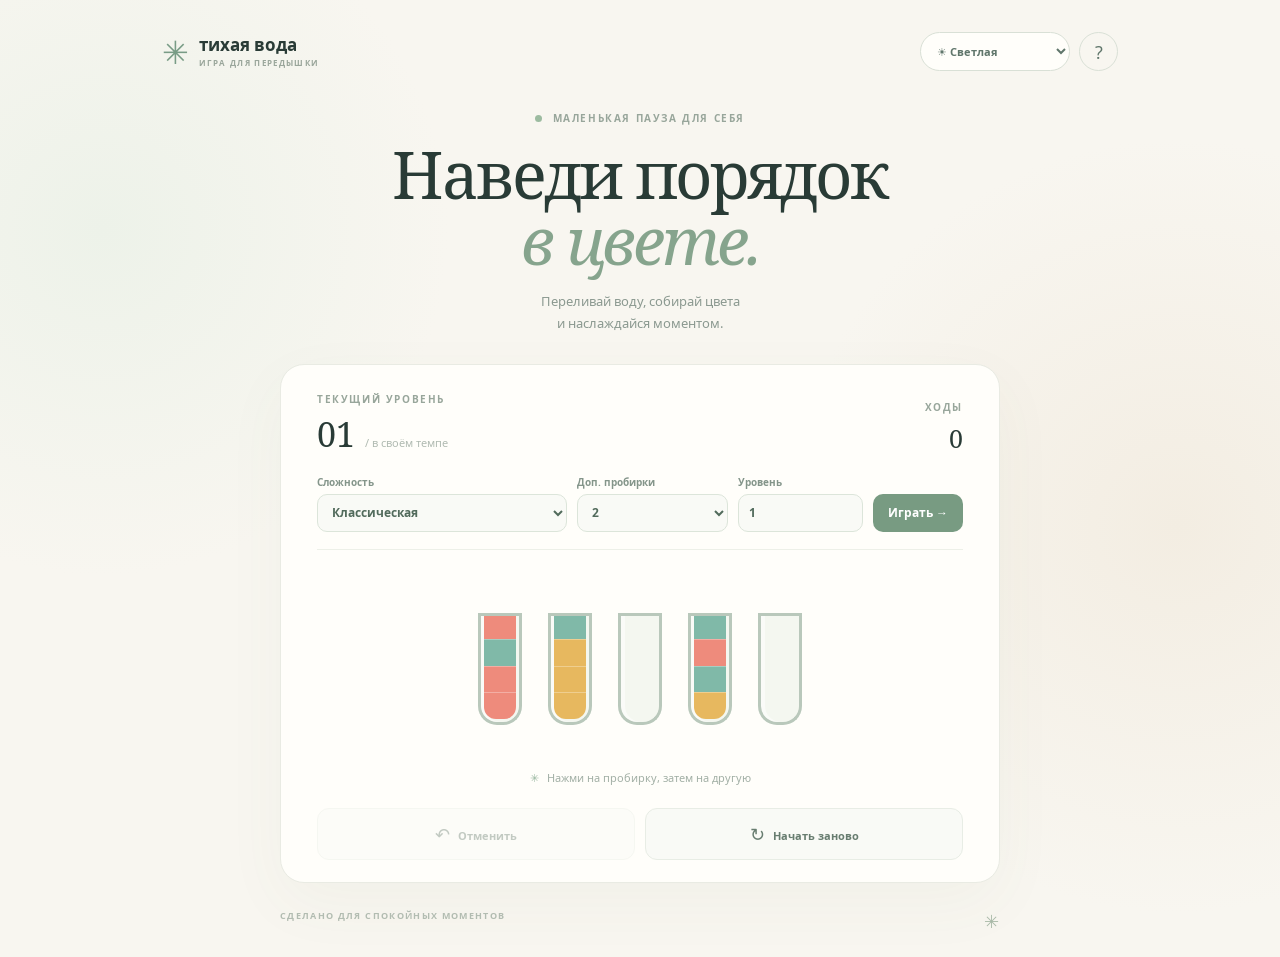
==== index.html @ ecacfc60 "1" ====
<!doctype html>
<html lang="ru">
<head>
<meta charset="utf-8"><meta name="viewport" content="width=device-width, initial-scale=1, viewport-fit=cover"><meta name="theme-color" content="#f8f6f0"><meta name="description" content="Небольшая игра на спокойствие и логику. Разложите цвета по пробиркам."><title>Тихая вода — игра-головоломка</title><link rel="stylesheet" href="style.css"><script defer src="game.js"></script>
</head>
<body>
<main class="app">
<header class="top"><a class="brand" href="."><span class="brand-icon">✳</span><span>тихая вода<small>ИГРА ДЛЯ ПЕРЕДЫШКИ</small></span></a><div class="top-actions"><label class="theme-picker"><span class="sr-only">Тема оформления</span><select id="theme-select" aria-label="Тема оформления"><option value="light">☀ Светлая</option><option value="dark">☾ Тёмная</option><option value="retro">◉ Ретро</option><option value="80s">✦ 80-е</option><option value="retrofuturism">✧ Ретрофутуризм</option><option value="hacker">⌁ Хакер</option><option value="linux">❯ Linux</option><option value="gruvbox">◈ Gruvbox</option></select></label><button class="icon-button help-button" id="help-open" aria-label="Как играть">?</button></div></header>
<section class="intro"><div class="eyebrow"><span class="dot"></span> МАЛЕНЬКАЯ ПАУЗА ДЛЯ СЕБЯ</div><h1>Наведи порядок<br><em>в цвете.</em></h1><p>Переливай воду, собирай цвета<br class="desktop-break"> и наслаждайся моментом.</p></section>
<section class="game-card" aria-label="Игровое поле"><div class="card-top"><div><div class="overline">ТЕКУЩИЙ УРОВЕНЬ</div><div class="level-line"><span id="level">01</span><span class="level-label">/ в своём темпе</span></div></div><div class="moves"><span class="overline">ХОДЫ</span><strong id="moves">0</strong></div></div><form class="level-settings" id="level-form"><label>Сложность<select id="difficulty"><option value="classic">Классическая</option><option value="easy">Лёгкая · 3 цвета</option><option value="medium">Средняя · 5 цветов</option><option value="hard">Сложная · 7 цветов</option></select></label><label>Доп. пробирки<select id="empty-tubes"><option value="1">1</option><option value="2">2</option><option value="3">3</option><option value="4">4</option></select></label><label>Уровень<input id="level-input" type="number" inputmode="numeric" min="1" max="999999" required></label><button type="submit">Играть →</button></form><div class="divider"></div><div class="board-wrap"><div class="board" id="board"></div></div><p class="hint"><span>✳</span> Нажми на пробирку, затем на другую</p><div class="controls"><button id="undo" class="control"><span>↶</span> Отменить</button><button id="restart" class="control"><span>↻</span> Начать заново</button></div></section>
<footer><span>СДЕЛАНО ДЛЯ СПОКОЙНЫХ МОМЕНТОВ</span><span>✳</span></footer>
</main>
<div class="overlay" id="help" hidden><section class="modal" role="dialog" aria-modal="true" aria-labelledby="help-title"><button class="close" id="help-close" aria-label="Закрыть">×</button><div class="modal-icon">✳</div><p class="overline">ВСЁ ОЧЕНЬ ПРОСТО</p><h2 id="help-title">Как играть?</h2><p>Собери воду одного цвета в каждой пробирке. Нажми на пробирку, а затем на ту, в которую хочешь перелить воду.</p><p>Переливать можно в пустую пробирку или на воду того же цвета. Если что-то пошло не так, отмени ход или начни уровень заново.</p><button class="primary" onclick="document.querySelector('#help').hidden=true">Понятно</button></section></div>
<div class="overlay" id="win" hidden><section class="modal win-modal" role="dialog" aria-modal="true" aria-labelledby="win-title"><div class="modal-icon">✳</div><p class="overline">ОТЛИЧНАЯ РАБОТА</p><h2 id="win-title">Красота<br><em>в порядке.</em></h2><p>Все цвета на своих местах.<br>Пройдено за <strong id="win-moves"></strong> ходов.</p><button class="primary" id="next">Следующий уровень <span>→</span></button></section></div>
</body></html>
---- style.css ----
@font-face{font-family:LocalSans;src:url('fonts/NotoSans-Regular.ttf') format('truetype');font-weight:400;font-display:swap}@font-face{font-family:LocalSans;src:url('fonts/NotoSans-Bold.ttf') format('truetype');font-weight:700 900;font-display:swap}@font-face{font-family:LocalSerif;src:url('fonts/NotoSerif-Regular.ttf') format('truetype');font-style:normal;font-display:swap}@font-face{font-family:LocalSerif;src:url('fonts/NotoSerif-Italic.ttf') format('truetype');font-style:italic;font-display:swap}
:root{font-family:LocalSans,Arial,sans-serif;color:#293b36;background:#f8f6f0;font-synthesis:none}*{box-sizing:border-box}body{margin:0;background:radial-gradient(circle at 8% 24%,#edf2e9 0,transparent 25%),radial-gradient(circle at 92% 55%,#f3ede2 0,transparent 30%),#f8f6f0;min-height:100vh}button{font:inherit;cursor:pointer}button:focus-visible,a:focus-visible{outline:3px solid #ce9f61;outline-offset:4px}[hidden]{display:none!important}.app{max-width:1040px;margin:auto;padding:32px 42px 24px}.top{display:flex;justify-content:space-between;align-items:center}.brand{display:flex;align-items:center;gap:10px;color:inherit;text-decoration:none;font-size:17px;font-weight:800;line-height:1}.brand-icon{font-size:32px;color:#799c86}.brand small{display:block;font-size:8px;letter-spacing:.17em;color:#9aa69b;margin-top:6px}.icon-button,.close{border:1px solid #d9e0d6;background:transparent;color:#60766b;border-radius:50%;width:39px;height:39px;font-size:18px}.intro{text-align:center;margin:40px auto 30px}.eyebrow,.overline{font-size:10px;font-weight:800;letter-spacing:.16em;color:#98a69b}.dot{display:inline-block;width:7px;height:7px;border-radius:50%;background:#9cbba0;margin-right:6px}h1,h2{font-family:LocalSerif,Georgia,serif;letter-spacing:-.045em;font-weight:400}h1{font-size:clamp(42px,6vw,65px);line-height:1.02;margin:16px 0}em{font-weight:400;color:#86a48d}h1 em,h2 em{font-style:italic}.intro p{font-size:13px;line-height:1.7;color:#8b9990;margin:0}.game-card{max-width:720px;margin:auto;background:#fffefa;border:1px solid #e9ebe3;border-radius:24px;box-shadow:0 20px 65px #586c4e0b;padding:27px 36px 22px}.card-top{display:flex;justify-content:space-between;align-items:center}.level-line{display:flex;align-items:baseline;gap:10px;margin-top:5px}.level-line>span:first-child{font-family:LocalSerif,Georgia,serif;font-size:34px}.level-label{font-size:11px;color:#b0bab1}.moves{text-align:right}.moves strong{display:block;font-family:LocalSerif,Georgia,serif;font-size:25px;font-weight:400;margin-top:5px}.divider{height:1px;background:#edf0e8;margin-top:17px}.board-wrap{min-height:220px;display:flex;align-items:center;justify-content:center;padding:28px 0 18px}.board{display:flex;flex-wrap:wrap;justify-content:center;gap:16px 20px;max-width:600px}.tube-button{width:50px;height:126px;padding:8px 3px 0;border:0;background:none;transition:transform .2s ease;touch-action:manipulation}.tube-button.selected{transform:translateY(-12px)}.tube{position:relative;display:flex;flex-direction:column-reverse;overflow:hidden;width:44px;height:112px;border:3px solid #b9c8bb;border-top:0;border-radius:0 0 19px 19px;padding:0 3px 3px;background:#f4f7f0;box-shadow:inset 4px 0 0 #ffffff8c}.tube:before{content:'';position:absolute;z-index:2;left:-3px;right:-3px;top:0;border-top:3px solid #b9c8bb;border-radius:4px}.water{height:25%;flex:none;background:var(--water);border-top:1px solid #ffffff4d}.water:first-child{border-radius:0 0 12px 12px}.selected .tube{border-color:#7d9e87;box-shadow:0 8px 16px #789b8a30}.hint{text-align:center;color:#a2afa5;font-size:11px;margin:0 0 23px}.hint span{color:#9bb8a1;margin-right:5px}.controls{display:flex;gap:10px}.control{flex:1;border:1px solid #e8ede5;background:#f9faf6;color:#687d70;border-radius:12px;padding:13px 8px;font-size:11px;font-weight:700}.control span{font-size:18px;vertical-align:-1px;margin-right:5px}.control:disabled{opacity:.4;cursor:default}.control:not(:disabled):hover{background:#eef4eb}footer{max-width:720px;margin:26px auto 0;display:flex;justify-content:space-between;color:#b2bcb1;font-size:9px;letter-spacing:.15em;font-weight:700}footer span:last-child{font-size:18px;color:#a8b9a7}.overlay{position:fixed;inset:0;z-index:5;background:#243a32a8;display:grid;place-items:center;padding:20px}.modal{position:relative;background:#fffefa;border-radius:24px;max-width:400px;width:100%;padding:38px;text-align:center;box-shadow:0 20px 80px #1a302b44}.close{position:absolute;right:18px;top:18px;font-size:24px;line-height:1}.modal-icon{font-size:42px;color:#98bba0}.modal h2{font-size:42px;line-height:1.05;margin:14px 0}.modal p:not(.overline){font-size:13px;line-height:1.8;color:#84958a}.primary{width:100%;border:0;border-radius:12px;background:#789b82;color:white;padding:16px;font-weight:700;margin-top:18px}.primary span{float:right}@media(max-width:600px){.app{padding:22px 20px max(20px,env(safe-area-inset-bottom))}.intro{margin:38px auto 25px}h1{font-size:46px}.game-card{padding:23px 20px 18px;border-radius:20px}.board-wrap{min-height:210px;padding:28px 0 18px}.board{gap:20px 13px}.tube-button{width:43px;height:112px}.tube{width:37px;height:100px}.level-line>span:first-child{font-size:30px}footer{font-size:8px}.modal{padding:32px 26px}}@media(prefers-reduced-motion:reduce){*{transition:none!important}}
/* Gentle, brief feedback keeps the puzzle feeling responsive on touch screens. */
.tube-button{transition:transform .28s cubic-bezier(.2,.8,.2,1),filter .28s ease;transform-origin:50% 75%}.tube-button.pouring{animation:pour-tilt .32s ease-in-out both}.tube-button.receiving .tube{animation:receive .32s ease-in-out}.tube-button.settling .water:last-child{animation:water-settle .5s ease-out}.selected .tube{transition:box-shadow .28s ease,border-color .28s ease}.control,.primary{transition:background-color .2s ease,transform .2s ease}.control:not(:disabled):active,.primary:active{transform:scale(.97)}.overlay:not([hidden]){animation:veil-in .25s ease-out}.overlay:not([hidden]) .modal{animation:modal-in .35s cubic-bezier(.2,.8,.2,1)}
@keyframes pour-tilt{0%{transform:translateY(-12px) rotate(0)}45%{transform:translateY(-18px) rotate(12deg)}100%{transform:translateY(-12px) rotate(0)}}@keyframes receive{50%{transform:translateY(2px);box-shadow:inset 4px 0 0 #ffffff8c,0 5px 15px #789b8a26}}@keyframes water-settle{0%{filter:brightness(1.13);transform:scaleY(.88);transform-origin:bottom}60%{transform:scaleY(1.04);transform-origin:bottom}100%{filter:brightness(1);transform:scaleY(1);transform-origin:bottom}}@keyframes veil-in{from{opacity:0}to{opacity:1}}@keyframes modal-in{from{opacity:0;transform:translateY(12px) scale(.98)}to{opacity:1;transform:translateY(0) scale(1)}}@media(prefers-reduced-motion:reduce){*,*::before,*::after{animation-duration:.01ms!important;animation-iteration-count:1!important;transition-duration:.01ms!important}}
.top-actions{display:flex;gap:9px}.dark{color-scheme:dark;color:#e4ebe3;background:#17221f}.dark body{background:radial-gradient(circle at 8% 24%,#243b31 0,transparent 25%),radial-gradient(circle at 92% 55%,#342f28 0,transparent 30%),#17221f}.dark .game-card,.dark .modal{background:#263530;border-color:#3b4b42;box-shadow:0 20px 65px #0003}.dark .icon-button,.dark .close{color:#c4d6c8;border-color:#52665a}.dark .intro p,.dark .modal p:not(.overline){color:#b4c5b9}.dark .eyebrow,.dark .overline,.dark .hint,.dark footer,.dark .level-label{color:#a5b8aa}.dark .divider{background:#405047}.dark .control{background:#304139;border-color:#43564a;color:#d2e1d4}.dark .control:not(:disabled):hover{background:#3b5043}.dark .tube{background:#394c42;border-color:#8ba594;box-shadow:inset 4px 0 0 #ffffff12}.dark .tube:before{border-color:#8ba594}.dark .selected .tube{border-color:#c2dfc6}.dark .primary{background:#86a990;color:#14241a}
.sr-only{position:absolute;width:1px;height:1px;padding:0;margin:-1px;overflow:hidden;clip:rect(0,0,0,0);white-space:nowrap;border:0}.theme-picker select{max-width:150px;min-height:39px;border:1px solid #d9e0d6;border-radius:20px;background:#fffefa;color:#60766b;padding:0 28px 0 12px;font:700 11px LocalSans,Arial,sans-serif;cursor:pointer}.theme-picker select:focus-visible{outline:3px solid #ce9f61;outline-offset:3px}.dark .theme-picker select{background:var(--surface,#263530);color:var(--text,#e4ebe3);border-color:var(--border,#52665a)}
/* Each palette uses the same accessible controls and liquid colours. */
[data-theme="retro"]{--bg:#eee3c6;--surface:#f9efd5;--text:#49372d;--muted:#806c58;--border:#bb9d78;--accent:#a65b3e;--control:#f0e1c1;--tube:#e6d6b4;color-scheme:light}
[data-theme="80s"]{--bg:#1a1235;--surface:#2c1c4c;--text:#f9e9ff;--muted:#d1b3e5;--border:#9861b4;--accent:#fa78ba;--control:#40295d;--tube:#47315e}
[data-theme="retrofuturism"]{--bg:#102939;--surface:#193c4b;--text:#ecf2d8;--muted:#b3d4cb;--border:#588f8f;--accent:#e8ab6b;--control:#285260;--tube:#315e68}
[data-theme="hacker"]{--bg:#07120c;--surface:#0d2115;--text:#b8f5be;--muted:#8bbd91;--border:#376b43;--accent:#70e68b;--control:#14351f;--tube:#1a3b25}
[data-theme="linux"]{--bg:#20212a;--surface:#30313d;--text:#f3edf0;--muted:#c9b9c5;--border:#745d70;--accent:#e79a74;--control:#423746;--tube:#4b404e}
[data-theme="gruvbox"]{--bg:#282828;--surface:#3c3836;--text:#ebdbb2;--muted:#bdae93;--border:#7c6f64;--accent:#fabd2f;--control:#504945;--tube:#665c54}
[data-theme]:not([data-theme="light"]):not([data-theme="dark"]){color:var(--text);background:var(--bg)}[data-theme]:not([data-theme="light"]):not([data-theme="dark"]) body{background:radial-gradient(circle at 10% 20%,var(--control),transparent 35%),var(--bg)}[data-theme]:not([data-theme="light"]):not([data-theme="dark"]) .game-card,[data-theme]:not([data-theme="light"]):not([data-theme="dark"]) .modal{background:var(--surface);border-color:var(--border)}[data-theme]:not([data-theme="light"]):not([data-theme="dark"]) .intro p,[data-theme]:not([data-theme="light"]):not([data-theme="dark"]) .modal p:not(.overline),[data-theme]:not([data-theme="light"]):not([data-theme="dark"]) .eyebrow,[data-theme]:not([data-theme="light"]):not([data-theme="dark"]) .overline,[data-theme]:not([data-theme="light"]):not([data-theme="dark"]) .hint,[data-theme]:not([data-theme="light"]):not([data-theme="dark"]) footer,[data-theme]:not([data-theme="light"]):not([data-theme="dark"]) .level-label{color:var(--muted)}[data-theme]:not([data-theme="light"]):not([data-theme="dark"]) em,[data-theme]:not([data-theme="light"]):not([data-theme="dark"]) .brand-icon,[data-theme]:not([data-theme="light"]):not([data-theme="dark"]) .modal-icon{color:var(--accent)}[data-theme]:not([data-theme="light"]):not([data-theme="dark"]) .control{background:var(--control);border-color:var(--border);color:var(--text)}[data-theme]:not([data-theme="light"]):not([data-theme="dark"]) .tube{background:var(--tube);border-color:var(--border)}[data-theme]:not([data-theme="light"]):not([data-theme="dark"]) .tube:before{border-color:var(--border)}[data-theme]:not([data-theme="light"]):not([data-theme="dark"]) .primary{background:var(--accent);color:var(--bg)}[data-theme]:not([data-theme="light"]):not([data-theme="dark"]) .divider{background:var(--border);opacity:.5}[data-theme="retro"] .theme-picker select{color:var(--text)}[data-theme="hacker"] .brand,[data-theme="hacker"] .overline,[data-theme="hacker"] .control,[data-theme="hacker"] .theme-picker select,[data-theme="linux"] .theme-picker select{font-family:monospace}[data-theme="80s"] .game-card{box-shadow:0 0 30px #f36ec333}[data-theme="retrofuturism"] .game-card{box-shadow:0 0 30px #7fd8d033}@media(max-width:400px){.theme-picker select{max-width:120px}}
.level-settings{display:flex;gap:10px;align-items:end;margin-top:18px}.level-settings label{display:flex;flex-direction:column;gap:5px;min-width:0;font-size:10px;font-weight:700;color:#84958a}.level-settings label:first-child{flex:2}.level-settings label:nth-child(2){flex:1}.level-settings select,.level-settings input,.level-settings button{width:100%;height:38px;border:1px solid #dce5da;border-radius:10px;background:#f9faf6;color:#526b5c;padding:0 10px;font:600 12px LocalSans,Arial,sans-serif}.level-settings button{width:auto;white-space:nowrap;background:#789b82;color:white;border:0;font-weight:700;padding:0 15px}.level-settings select:focus-visible,.level-settings input:focus-visible,.level-settings button:focus-visible{outline:3px solid #ce9f61;outline-offset:2px}.dark .level-settings label{color:var(--muted,#b4c5b9)}.dark .level-settings select,.dark .level-settings input{background:var(--control,#304139);color:var(--text,#e4ebe3);border-color:var(--border,#43564a)}.dark .level-settings button{background:var(--accent,#86a990);color:var(--bg,#14241a)}@media(max-width:380px){.level-settings{gap:6px}.level-settings select,.level-settings input{padding:0 5px;font-size:11px}.level-settings button{padding:0 8px}}
.level-settings label:nth-child(2){flex:1.2}.level-settings label:nth-child(3){flex:1}@media(max-width:600px){.level-settings{display:grid;grid-template-columns:1fr 1fr}.level-settings button{width:100%}}
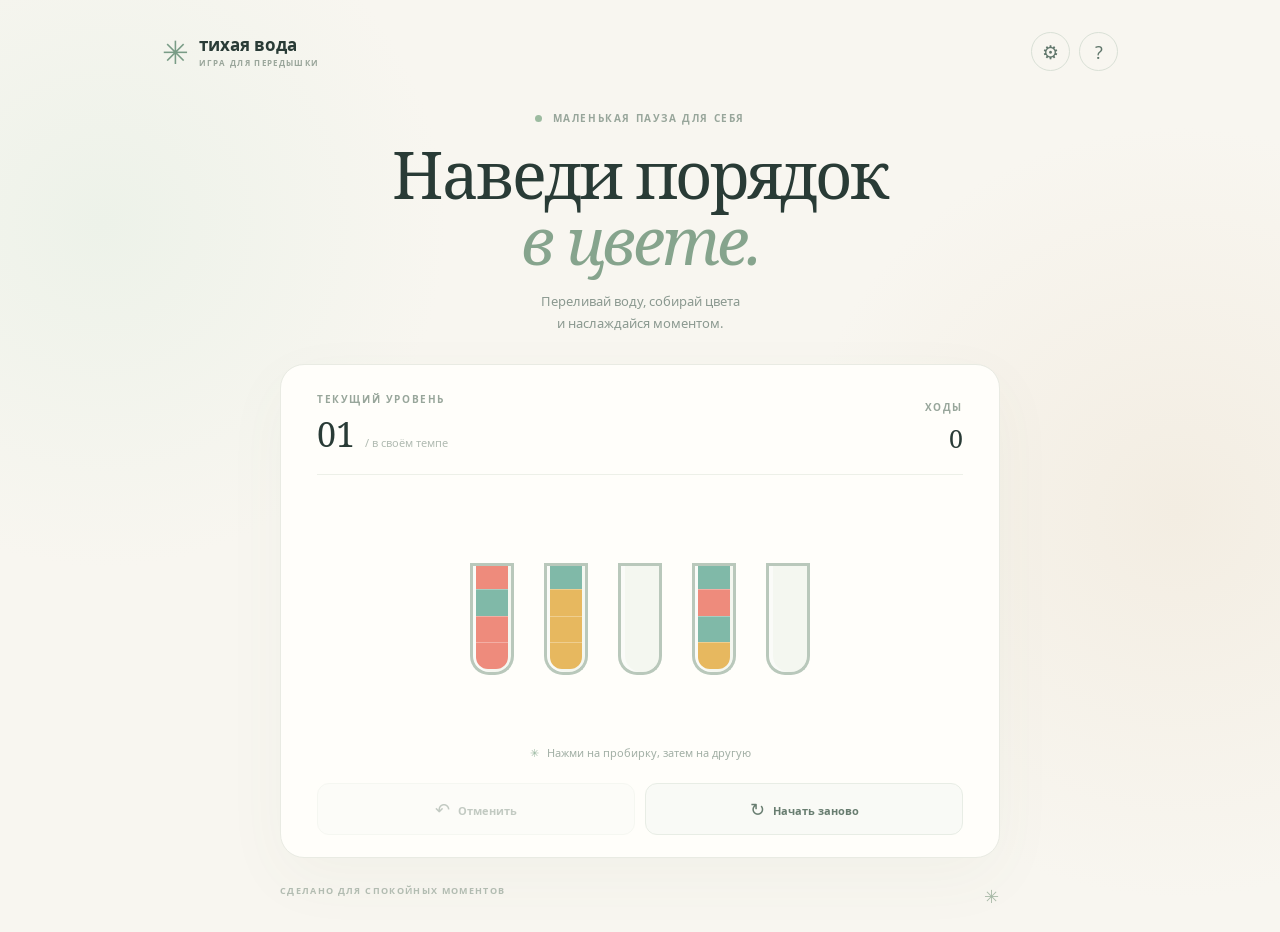
==== commit 6a6b43e2: "1" ====
--- a/index.html
+++ b/index.html
@@ -5,11 +5,12 @@
 </head>
 <body>
 <main class="app">
-<header class="top"><a class="brand" href="."><span class="brand-icon">✳</span><span>тихая вода<small>ИГРА ДЛЯ ПЕРЕДЫШКИ</small></span></a><div class="top-actions"><label class="theme-picker"><span class="sr-only">Тема оформления</span><select id="theme-select" aria-label="Тема оформления"><option value="light">☀ Светлая</option><option value="dark">☾ Тёмная</option><option value="retro">◉ Ретро</option><option value="80s">✦ 80-е</option><option value="retrofuturism">✧ Ретрофутуризм</option><option value="hacker">⌁ Хакер</option><option value="linux">❯ Linux</option><option value="gruvbox">◈ Gruvbox</option></select></label><button class="icon-button help-button" id="help-open" aria-label="Как играть">?</button></div></header>
+<header class="top"><a class="brand" href="."><span class="brand-icon">✳</span><span>тихая вода<small>ИГРА ДЛЯ ПЕРЕДЫШКИ</small></span></a><div class="top-actions"><button class="icon-button settings-button" id="settings-open" aria-label="Настройки">⚙</button><button class="icon-button help-button" id="help-open" aria-label="Как играть">?</button></div></header>
 <section class="intro"><div class="eyebrow"><span class="dot"></span> МАЛЕНЬКАЯ ПАУЗА ДЛЯ СЕБЯ</div><h1>Наведи порядок<br><em>в цвете.</em></h1><p>Переливай воду, собирай цвета<br class="desktop-break"> и наслаждайся моментом.</p></section>
-<section class="game-card" aria-label="Игровое поле"><div class="card-top"><div><div class="overline">ТЕКУЩИЙ УРОВЕНЬ</div><div class="level-line"><span id="level">01</span><span class="level-label">/ в своём темпе</span></div></div><div class="moves"><span class="overline">ХОДЫ</span><strong id="moves">0</strong></div></div><form class="level-settings" id="level-form"><label>Сложность<select id="difficulty"><option value="classic">Классическая</option><option value="easy">Лёгкая · 3 цвета</option><option value="medium">Средняя · 5 цветов</option><option value="hard">Сложная · 7 цветов</option></select></label><label>Доп. пробирки<select id="empty-tubes"><option value="1">1</option><option value="2">2</option><option value="3">3</option><option value="4">4</option></select></label><label>Уровень<input id="level-input" type="number" inputmode="numeric" min="1" max="999999" required></label><button type="submit">Играть →</button></form><div class="divider"></div><div class="board-wrap"><div class="board" id="board"></div></div><p class="hint"><span>✳</span> Нажми на пробирку, затем на другую</p><div class="controls"><button id="undo" class="control"><span>↶</span> Отменить</button><button id="restart" class="control"><span>↻</span> Начать заново</button></div></section>
+<section class="game-card" aria-label="Игровое поле"><div class="card-top"><div><div class="overline">ТЕКУЩИЙ УРОВЕНЬ</div><div class="level-line"><span id="level">01</span><span class="level-label">/ в своём темпе</span></div></div><div class="moves"><span class="overline">ХОДЫ</span><strong id="moves">0</strong></div></div><div class="divider"></div><div class="board-wrap"><div class="board" id="board"></div></div><p class="hint"><span>✳</span> Нажми на пробирку, затем на другую</p><div class="controls"><button id="undo" class="control"><span>↶</span> Отменить</button><button id="restart" class="control"><span>↻</span> Начать заново</button></div></section>
 <footer><span>СДЕЛАНО ДЛЯ СПОКОЙНЫХ МОМЕНТОВ</span><span>✳</span></footer>
 </main>
+<div class="overlay" id="settings" hidden><section class="modal settings-modal" role="dialog" aria-modal="true" aria-labelledby="settings-title"><button class="close" id="settings-close" aria-label="Закрыть настройки">×</button><p class="overline">ПОД СВОЁ НАСТРОЕНИЕ</p><h2 id="settings-title">Настройки</h2><label class="theme-picker"><span>Тема оформления</span><select id="theme-select" aria-label="Тема оформления"><option value="light">☀ Светлая</option><option value="dark">☾ Тёмная</option><option value="retro">◉ Ретро</option><option value="80s">✦ 80-е</option><option value="retrofuturism">✧ Ретрофутуризм</option><option value="hacker">⌁ Хакер</option><option value="linux">❯ Linux</option><option value="gruvbox">◈ Gruvbox</option></select></label><form class="level-settings" id="level-form"><label>Сложность<select id="difficulty"><option value="classic">Классическая</option><option value="easy">Лёгкая · 3 цвета</option><option value="medium">Средняя · 5 цветов</option><option value="hard">Сложная · 7 цветов</option></select></label><label>Доп. пробирки<select id="empty-tubes"><option value="1">1</option><option value="2">2</option><option value="3">3</option><option value="4">4</option></select></label><label>Уровень<input id="level-input" type="number" inputmode="numeric" min="1" max="999999" required></label><button type="submit">Применить и играть →</button></form></section></div>
 <div class="overlay" id="help" hidden><section class="modal" role="dialog" aria-modal="true" aria-labelledby="help-title"><button class="close" id="help-close" aria-label="Закрыть">×</button><div class="modal-icon">✳</div><p class="overline">ВСЁ ОЧЕНЬ ПРОСТО</p><h2 id="help-title">Как играть?</h2><p>Собери воду одного цвета в каждой пробирке. Нажми на пробирку, а затем на ту, в которую хочешь перелить воду.</p><p>Переливать можно в пустую пробирку или на воду того же цвета. Если что-то пошло не так, отмени ход или начни уровень заново.</p><button class="primary" onclick="document.querySelector('#help').hidden=true">Понятно</button></section></div>
 <div class="overlay" id="win" hidden><section class="modal win-modal" role="dialog" aria-modal="true" aria-labelledby="win-title"><div class="modal-icon">✳</div><p class="overline">ОТЛИЧНАЯ РАБОТА</p><h2 id="win-title">Красота<br><em>в порядке.</em></h2><p>Все цвета на своих местах.<br>Пройдено за <strong id="win-moves"></strong> ходов.</p><button class="primary" id="next">Следующий уровень <span>→</span></button></section></div>
 </body></html>
--- a/style.css
+++ b/style.css
@@ -15,3 +15,8 @@
 [data-theme]:not([data-theme="light"]):not([data-theme="dark"]){color:var(--text);background:var(--bg)}[data-theme]:not([data-theme="light"]):not([data-theme="dark"]) body{background:radial-gradient(circle at 10% 20%,var(--control),transparent 35%),var(--bg)}[data-theme]:not([data-theme="light"]):not([data-theme="dark"]) .game-card,[data-theme]:not([data-theme="light"]):not([data-theme="dark"]) .modal{background:var(--surface);border-color:var(--border)}[data-theme]:not([data-theme="light"]):not([data-theme="dark"]) .intro p,[data-theme]:not([data-theme="light"]):not([data-theme="dark"]) .modal p:not(.overline),[data-theme]:not([data-theme="light"]):not([data-theme="dark"]) .eyebrow,[data-theme]:not([data-theme="light"]):not([data-theme="dark"]) .overline,[data-theme]:not([data-theme="light"]):not([data-theme="dark"]) .hint,[data-theme]:not([data-theme="light"]):not([data-theme="dark"]) footer,[data-theme]:not([data-theme="light"]):not([data-theme="dark"]) .level-label{color:var(--muted)}[data-theme]:not([data-theme="light"]):not([data-theme="dark"]) em,[data-theme]:not([data-theme="light"]):not([data-theme="dark"]) .brand-icon,[data-theme]:not([data-theme="light"]):not([data-theme="dark"]) .modal-icon{color:var(--accent)}[data-theme]:not([data-theme="light"]):not([data-theme="dark"]) .control{background:var(--control);border-color:var(--border);color:var(--text)}[data-theme]:not([data-theme="light"]):not([data-theme="dark"]) .tube{background:var(--tube);border-color:var(--border)}[data-theme]:not([data-theme="light"]):not([data-theme="dark"]) .tube:before{border-color:var(--border)}[data-theme]:not([data-theme="light"]):not([data-theme="dark"]) .primary{background:var(--accent);color:var(--bg)}[data-theme]:not([data-theme="light"]):not([data-theme="dark"]) .divider{background:var(--border);opacity:.5}[data-theme="retro"] .theme-picker select{color:var(--text)}[data-theme="hacker"] .brand,[data-theme="hacker"] .overline,[data-theme="hacker"] .control,[data-theme="hacker"] .theme-picker select,[data-theme="linux"] .theme-picker select{font-family:monospace}[data-theme="80s"] .game-card{box-shadow:0 0 30px #f36ec333}[data-theme="retrofuturism"] .game-card{box-shadow:0 0 30px #7fd8d033}@media(max-width:400px){.theme-picker select{max-width:120px}}
 .level-settings{display:flex;gap:10px;align-items:end;margin-top:18px}.level-settings label{display:flex;flex-direction:column;gap:5px;min-width:0;font-size:10px;font-weight:700;color:#84958a}.level-settings label:first-child{flex:2}.level-settings label:nth-child(2){flex:1}.level-settings select,.level-settings input,.level-settings button{width:100%;height:38px;border:1px solid #dce5da;border-radius:10px;background:#f9faf6;color:#526b5c;padding:0 10px;font:600 12px LocalSans,Arial,sans-serif}.level-settings button{width:auto;white-space:nowrap;background:#789b82;color:white;border:0;font-weight:700;padding:0 15px}.level-settings select:focus-visible,.level-settings input:focus-visible,.level-settings button:focus-visible{outline:3px solid #ce9f61;outline-offset:2px}.dark .level-settings label{color:var(--muted,#b4c5b9)}.dark .level-settings select,.dark .level-settings input{background:var(--control,#304139);color:var(--text,#e4ebe3);border-color:var(--border,#43564a)}.dark .level-settings button{background:var(--accent,#86a990);color:var(--bg,#14241a)}@media(max-width:380px){.level-settings{gap:6px}.level-settings select,.level-settings input{padding:0 5px;font-size:11px}.level-settings button{padding:0 8px}}
 .level-settings label:nth-child(2){flex:1.2}.level-settings label:nth-child(3){flex:1}@media(max-width:600px){.level-settings{display:grid;grid-template-columns:1fr 1fr}.level-settings button{width:100%}}
+.settings-modal{text-align:left;max-height:calc(100dvh - 40px);overflow:auto}.settings-modal h2{margin:12px 0 22px}.settings-modal .theme-picker{display:flex;flex-direction:column;gap:6px;font-size:11px;font-weight:700;color:#84958a}.settings-modal .theme-picker select{width:100%;max-width:none;border-radius:10px;height:42px}.settings-modal .level-settings{display:grid;grid-template-columns:1fr 1fr;gap:14px;margin-top:18px}.settings-modal .level-settings label:first-child{grid-column:1 / -1}.settings-modal .level-settings button{grid-column:1 / -1;width:100%;height:46px;margin-top:4px}.dark .settings-modal .theme-picker{color:var(--muted,#b4c5b9)}.settings-button{font-size:19px}.board-wrap{min-height:270px}.board{gap:22px 24px}@media(max-width:600px){.intro{margin:20px auto 18px}.intro h1{font-size:36px;margin:10px 0}.intro p{font-size:12px}.board-wrap{min-height:260px;padding:28px 0}.board{gap:20px 16px}.settings-modal .level-settings{gap:14px}}
+/* The source moves above the target; the stream is drawn in viewport coordinates. */
+.tube-button.pouring{position:relative;z-index:3;pointer-events:none;animation:pour-flight .9s cubic-bezier(.4,0,.2,1) both}.tube-button.receiving .tube{animation:receive-water .9s ease-in-out}.pour-stream{position:fixed;inset:0;width:100%;height:100%;z-index:4;overflow:visible;pointer-events:none}.pour-stream path{fill:none;stroke-width:5;stroke-linecap:round;stroke-dasharray:1;stroke-dashoffset:1;filter:drop-shadow(0 2px 3px #0002);animation:stream-flow .9s ease-in-out both}.tube-button.settling .water:last-child{animation:water-settle .65s ease-out}
+@keyframes pour-flight{0%{transform:translateY(-12px) rotate(0)}30%,65%{transform:translate(var(--pour-x),var(--pour-y)) rotate(var(--pour-angle))}100%{transform:translateY(-12px) rotate(0)}}@keyframes stream-flow{0%,29%{stroke-dashoffset:1;opacity:0}38%,62%{stroke-dashoffset:0;opacity:.95}76%,100%{stroke-dashoffset:-1;opacity:0}}@keyframes receive-water{0%,30%,100%{transform:translateY(0)}50%{transform:translateY(2px)}70%{transform:translateY(-1px)}}
+@media(prefers-reduced-motion:reduce){.tube-button.pouring,.tube-button.receiving .tube,.tube-button.settling .water:last-child,.pour-stream path{animation:none!important}}
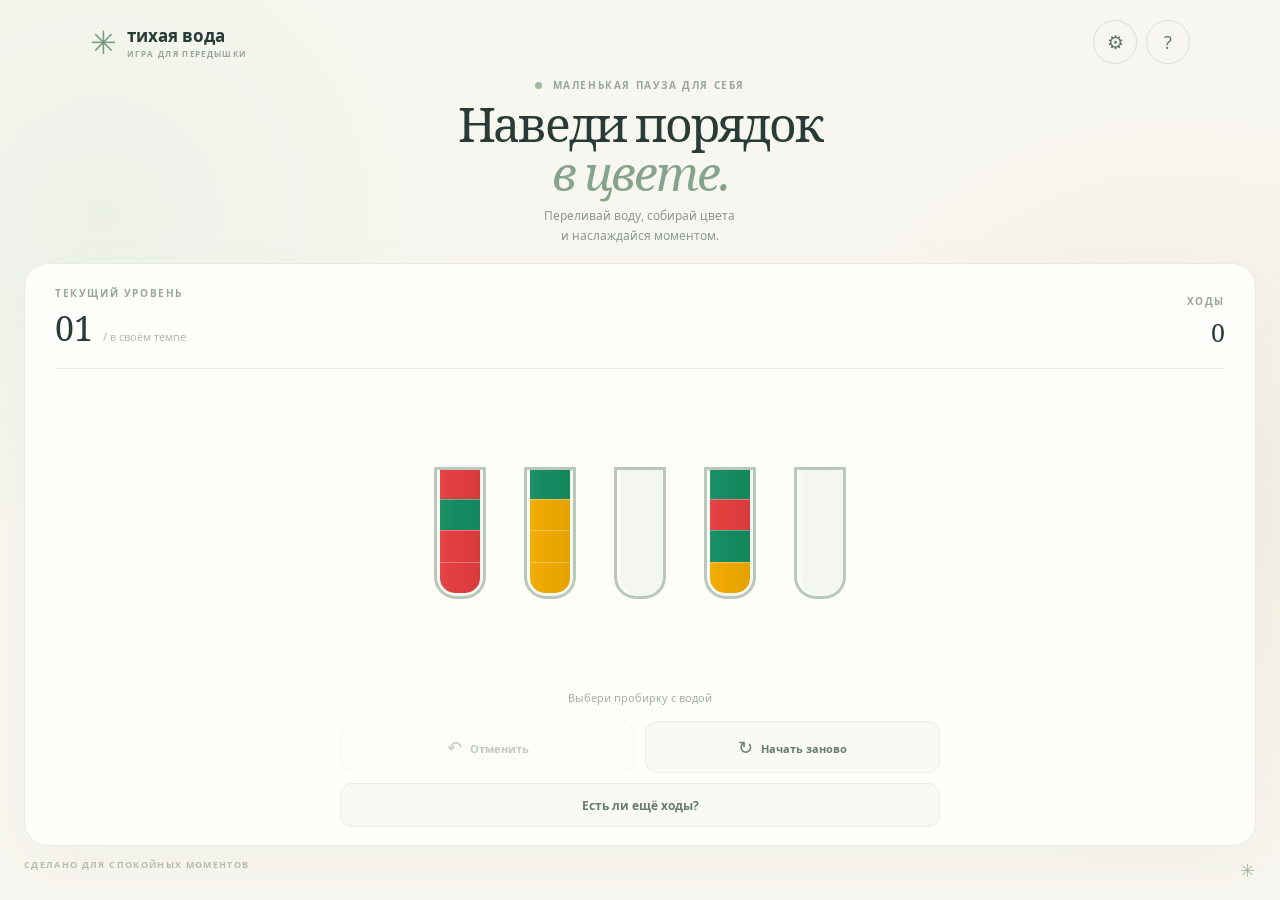
==== commit f42582f2: "1" ====
--- a/index.html
+++ b/index.html
@@ -1,16 +1,17 @@
 <!doctype html>
 <html lang="ru">
 <head>
-<meta charset="utf-8"><meta name="viewport" content="width=device-width, initial-scale=1, viewport-fit=cover"><meta name="theme-color" content="#f8f6f0"><meta name="description" content="Небольшая игра на спокойствие и логику. Разложите цвета по пробиркам."><title>Тихая вода — игра-головоломка</title><link rel="stylesheet" href="style.css"><script defer src="game.js"></script>
+<meta charset="utf-8"><meta name="viewport" content="width=device-width, initial-scale=1, viewport-fit=cover"><meta name="theme-color" content="#f8f6f0"><meta name="description" content="Небольшая игра на спокойствие и логику. Разложите цвета по пробиркам."><title>Тихая вода — игра-головоломка</title><link rel="stylesheet" href="style.css"><script defer src="pour-animation.js"></script><script defer src="victory.js"></script><script defer src="game.js"></script>
 </head>
 <body>
 <main class="app">
 <header class="top"><a class="brand" href="."><span class="brand-icon">✳</span><span>тихая вода<small>ИГРА ДЛЯ ПЕРЕДЫШКИ</small></span></a><div class="top-actions"><button class="icon-button settings-button" id="settings-open" aria-label="Настройки">⚙</button><button class="icon-button help-button" id="help-open" aria-label="Как играть">?</button></div></header>
 <section class="intro"><div class="eyebrow"><span class="dot"></span> МАЛЕНЬКАЯ ПАУЗА ДЛЯ СЕБЯ</div><h1>Наведи порядок<br><em>в цвете.</em></h1><p>Переливай воду, собирай цвета<br class="desktop-break"> и наслаждайся моментом.</p></section>
-<section class="game-card" aria-label="Игровое поле"><div class="card-top"><div><div class="overline">ТЕКУЩИЙ УРОВЕНЬ</div><div class="level-line"><span id="level">01</span><span class="level-label">/ в своём темпе</span></div></div><div class="moves"><span class="overline">ХОДЫ</span><strong id="moves">0</strong></div></div><div class="divider"></div><div class="board-wrap"><div class="board" id="board"></div></div><p class="hint"><span>✳</span> Нажми на пробирку, затем на другую</p><div class="controls"><button id="undo" class="control"><span>↶</span> Отменить</button><button id="restart" class="control"><span>↻</span> Начать заново</button></div></section>
+<section class="game-card" aria-label="Игровое поле"><div class="card-top"><div><div class="overline">ТЕКУЩИЙ УРОВЕНЬ</div><div class="level-line"><span id="level">01</span><span class="level-label">/ в своём темпе</span></div></div><div class="moves"><span class="overline">ХОДЫ</span><strong id="moves">0</strong></div></div><div class="divider"></div><div class="board-wrap"><div class="board" id="board"></div></div><p class="hint" id="play-hint" aria-live="polite"><span>✳</span> Выбери пробирку с водой</p><div class="controls"><button id="undo" class="control"><span>↶</span> Отменить</button><button id="restart" class="control"><span>↻</span> Начать заново</button><button id="check-moves" class="control check-moves" title="Проверить, можно ли собрать уровень до конца">Есть ли ещё ходы?</button></div></section>
 <footer><span>СДЕЛАНО ДЛЯ СПОКОЙНЫХ МОМЕНТОВ</span><span>✳</span></footer>
 </main>
 <div class="overlay" id="settings" hidden><section class="modal settings-modal" role="dialog" aria-modal="true" aria-labelledby="settings-title"><button class="close" id="settings-close" aria-label="Закрыть настройки">×</button><p class="overline">ПОД СВОЁ НАСТРОЕНИЕ</p><h2 id="settings-title">Настройки</h2><label class="theme-picker"><span>Тема оформления</span><select id="theme-select" aria-label="Тема оформления"><option value="light">☀ Светлая</option><option value="dark">☾ Тёмная</option><option value="retro">◉ Ретро</option><option value="80s">✦ 80-е</option><option value="retrofuturism">✧ Ретрофутуризм</option><option value="hacker">⌁ Хакер</option><option value="linux">❯ Linux</option><option value="gruvbox">◈ Gruvbox</option></select></label><form class="level-settings" id="level-form"><label>Сложность<select id="difficulty"><option value="classic">Классическая</option><option value="easy">Лёгкая · 3 цвета</option><option value="medium">Средняя · 5 цветов</option><option value="hard">Сложная · 7 цветов</option></select></label><label>Доп. пробирки<select id="empty-tubes"><option value="1">1</option><option value="2">2</option><option value="3">3</option><option value="4">4</option></select></label><label>Уровень<input id="level-input" type="number" inputmode="numeric" min="1" max="999999" required></label><button type="submit">Применить и играть →</button></form></section></div>
-<div class="overlay" id="help" hidden><section class="modal" role="dialog" aria-modal="true" aria-labelledby="help-title"><button class="close" id="help-close" aria-label="Закрыть">×</button><div class="modal-icon">✳</div><p class="overline">ВСЁ ОЧЕНЬ ПРОСТО</p><h2 id="help-title">Как играть?</h2><p>Собери воду одного цвета в каждой пробирке. Нажми на пробирку, а затем на ту, в которую хочешь перелить воду.</p><p>Переливать можно в пустую пробирку или на воду того же цвета. Если что-то пошло не так, отмени ход или начни уровень заново.</p><button class="primary" onclick="document.querySelector('#help').hidden=true">Понятно</button></section></div>
-<div class="overlay" id="win" hidden><section class="modal win-modal" role="dialog" aria-modal="true" aria-labelledby="win-title"><div class="modal-icon">✳</div><p class="overline">ОТЛИЧНАЯ РАБОТА</p><h2 id="win-title">Красота<br><em>в порядке.</em></h2><p>Все цвета на своих местах.<br>Пройдено за <strong id="win-moves"></strong> ходов.</p><button class="primary" id="next">Следующий уровень <span>→</span></button></section></div>
+<div class="overlay" id="help" hidden><section class="modal" role="dialog" aria-modal="true" aria-labelledby="help-title"><button class="close" id="help-close" aria-label="Закрыть">×</button><div class="modal-icon">✳</div><p class="overline">ВСЁ ОЧЕНЬ ПРОСТО</p><h2 id="help-title">Как играть?</h2><p>Собери воду одного цвета в каждой пробирке. Нажми на пробирку, а затем на ту, в которую хочешь перелить воду.</p><p>Переливать можно в пустую пробирку или на воду того же цвета. Если что-то пошло не так, отмени ход или начни уровень заново.</p><button class="primary" id="help-done">Понятно</button></section></div>
+<div class="overlay" id="moves-check" hidden><section class="modal" role="dialog" aria-modal="true" aria-labelledby="moves-title" aria-describedby="moves-description"><button class="close" id="moves-close" aria-label="Закрыть">×</button><p class="overline">ПРОВЕРКА РЕШАЕМОСТИ</p><h2 id="moves-title"></h2><p id="moves-description" role="status" aria-live="polite"></p><button class="primary" id="show-move">Показать переливание</button><button class="primary" id="moves-undo" hidden>Отменить последний ход</button><button class="primary" id="retry-solution" hidden>Искать дольше</button><button class="control moves-done" id="moves-done">Вернуться к игре</button></section></div>
+<div class="overlay victory-overlay" id="win" hidden><canvas id="victory-art" aria-hidden="true"></canvas><section class="modal win-modal" role="dialog" aria-modal="true" aria-labelledby="win-title"><div class="modal-icon">✳</div><p class="overline">ОТЛИЧНАЯ РАБОТА</p><h2 id="win-title">Красота<br><em>в порядке.</em></h2><p>Все цвета на своих местах.<br>Пройдено за <strong id="win-moves"></strong>.</p><button class="primary" id="next">Следующий уровень <span>→</span></button></section></div>
 </body></html>
--- a/style.css
+++ b/style.css
@@ -16,7 +16,25 @@
 .level-settings{display:flex;gap:10px;align-items:end;margin-top:18px}.level-settings label{display:flex;flex-direction:column;gap:5px;min-width:0;font-size:10px;font-weight:700;color:#84958a}.level-settings label:first-child{flex:2}.level-settings label:nth-child(2){flex:1}.level-settings select,.level-settings input,.level-settings button{width:100%;height:38px;border:1px solid #dce5da;border-radius:10px;background:#f9faf6;color:#526b5c;padding:0 10px;font:600 12px LocalSans,Arial,sans-serif}.level-settings button{width:auto;white-space:nowrap;background:#789b82;color:white;border:0;font-weight:700;padding:0 15px}.level-settings select:focus-visible,.level-settings input:focus-visible,.level-settings button:focus-visible{outline:3px solid #ce9f61;outline-offset:2px}.dark .level-settings label{color:var(--muted,#b4c5b9)}.dark .level-settings select,.dark .level-settings input{background:var(--control,#304139);color:var(--text,#e4ebe3);border-color:var(--border,#43564a)}.dark .level-settings button{background:var(--accent,#86a990);color:var(--bg,#14241a)}@media(max-width:380px){.level-settings{gap:6px}.level-settings select,.level-settings input{padding:0 5px;font-size:11px}.level-settings button{padding:0 8px}}
 .level-settings label:nth-child(2){flex:1.2}.level-settings label:nth-child(3){flex:1}@media(max-width:600px){.level-settings{display:grid;grid-template-columns:1fr 1fr}.level-settings button{width:100%}}
 .settings-modal{text-align:left;max-height:calc(100dvh - 40px);overflow:auto}.settings-modal h2{margin:12px 0 22px}.settings-modal .theme-picker{display:flex;flex-direction:column;gap:6px;font-size:11px;font-weight:700;color:#84958a}.settings-modal .theme-picker select{width:100%;max-width:none;border-radius:10px;height:42px}.settings-modal .level-settings{display:grid;grid-template-columns:1fr 1fr;gap:14px;margin-top:18px}.settings-modal .level-settings label:first-child{grid-column:1 / -1}.settings-modal .level-settings button{grid-column:1 / -1;width:100%;height:46px;margin-top:4px}.dark .settings-modal .theme-picker{color:var(--muted,#b4c5b9)}.settings-button{font-size:19px}.board-wrap{min-height:270px}.board{gap:22px 24px}@media(max-width:600px){.intro{margin:20px auto 18px}.intro h1{font-size:36px;margin:10px 0}.intro p{font-size:12px}.board-wrap{min-height:260px;padding:28px 0}.board{gap:20px 16px}.settings-modal .level-settings{gap:14px}}
-/* The source moves above the target; the stream is drawn in viewport coordinates. */
-.tube-button.pouring{position:relative;z-index:3;pointer-events:none;animation:pour-flight .9s cubic-bezier(.4,0,.2,1) both}.tube-button.receiving .tube{animation:receive-water .9s ease-in-out}.pour-stream{position:fixed;inset:0;width:100%;height:100%;z-index:4;overflow:visible;pointer-events:none}.pour-stream path{fill:none;stroke-width:5;stroke-linecap:round;stroke-dasharray:1;stroke-dashoffset:1;filter:drop-shadow(0 2px 3px #0002);animation:stream-flow .9s ease-in-out both}.tube-button.settling .water:last-child{animation:water-settle .65s ease-out}
-@keyframes pour-flight{0%{transform:translateY(-12px) rotate(0)}30%,65%{transform:translate(var(--pour-x),var(--pour-y)) rotate(var(--pour-angle))}100%{transform:translateY(-12px) rotate(0)}}@keyframes stream-flow{0%,29%{stroke-dashoffset:1;opacity:0}38%,62%{stroke-dashoffset:0;opacity:.95}76%,100%{stroke-dashoffset:-1;opacity:0}}@keyframes receive-water{0%,30%,100%{transform:translateY(0)}50%{transform:translateY(2px)}70%{transform:translateY(-1px)}}
-@media(prefers-reduced-motion:reduce){.tube-button.pouring,.tube-button.receiving .tube,.tube-button.settling .water:last-child,.pour-stream path{animation:none!important}}
+/* Keep the game itself at the centre of the available viewport. */
+body{min-height:100dvh}.app{max-width:none;min-height:100dvh;display:flex;flex-direction:column;padding:20px max(24px,env(safe-area-inset-right)) max(18px,env(safe-area-inset-bottom)) max(24px,env(safe-area-inset-left))}.top{width:100%;max-width:1100px;margin:0 auto}.intro{margin:14px auto 16px}.intro h1{font-size:clamp(34px,4vw,48px);margin:8px 0}.intro p{font-size:12px}.game-card{width:100%;max-width:none;flex:1;display:flex;flex-direction:column;padding:22px 30px 18px}.board-wrap{flex:1;min-height:220px;padding:32px 0;align-items:center}.board{max-width:1000px;gap:28px 32px}.tube-button{width:58px;height:148px}.tube{width:52px;height:132px;border-radius:0 0 22px 22px}.water:first-child{border-radius:0 0 15px 15px}.hint{margin-bottom:16px}.controls{width:100%;max-width:600px;margin:0 auto}footer{width:100%;max-width:none;margin:12px auto 0}@media(max-width:600px){.app{padding:14px max(14px,env(safe-area-inset-right)) max(12px,env(safe-area-inset-bottom)) max(14px,env(safe-area-inset-left))}.intro{margin:12px auto}.intro h1{font-size:30px;margin:6px 0}.intro p{font-size:11px}.intro .eyebrow{font-size:9px}.game-card{padding:16px 16px 14px}.board-wrap{min-height:200px;padding:26px 0}.board{gap:22px 14px}.tube-button{width:45px;height:118px}.tube{width:39px;height:105px;border-radius:0 0 17px 17px}.water:first-child{border-radius:0 0 10px 10px}.hint{margin-bottom:14px}footer{margin-top:8px}}@media(max-height:700px){.intro p,.intro .eyebrow,footer{display:none}.intro{margin:8px auto}.intro h1{font-size:28px;line-height:1;margin:0}.game-card{padding-top:12px}.board-wrap{min-height:160px;padding:16px 0}.divider{margin-top:10px}.hint{margin-bottom:10px}}
+
+/* Liquid animation is painted once per frame, independently of page layout. */
+.liquid-flight{position:fixed;inset:0;width:100%;height:100%;z-index:4;pointer-events:none}.tube-button.in-flight{visibility:hidden;transition:none}.tube-button.taking-water .tube{box-shadow:inset 4px 0 0 #ffffff20,0 0 18px #8dac9826}.incoming-water{min-height:0;border-top:0;flex-shrink:0}.tube-button.settling .water:last-child{animation:surface-rest .45s ease-out;transform-origin:bottom}.tube-button .water{background:linear-gradient(90deg,#ffffff0a,transparent 30%,#0000000c),var(--water)}@keyframes surface-rest{0%{filter:brightness(1.08)}100%{filter:brightness(1)}}@media(prefers-reduced-motion:reduce){.liquid-flight{display:none}.tube-button.settling .water:last-child{animation:none}}
+
+.tube-button{position:relative}.tube-check{position:absolute;bottom:-12px;left:0;right:0;color:#648d70;font-size:12px;line-height:14px;font-weight:700;opacity:.8;pointer-events:none}.dark .tube-check{color:var(--accent,#a6cbb0)}.tube-button.just-completed .tube{animation:completion-glow .85s ease-out}.tube-button.just-completed .tube-check{animation:completion-mark .55s cubic-bezier(.2,.8,.2,1)}@keyframes completion-glow{0%{box-shadow:0 0 0 0 #94cba45c}50%{box-shadow:0 0 0 7px #94cba420,0 0 24px #94cba42b}100%{box-shadow:0 0 0 10px #94cba400}}@keyframes completion-mark{from{opacity:0;transform:translateY(4px) scale(.7)}to{opacity:.8;transform:translateY(0) scale(1)}}@media(prefers-reduced-motion:reduce){.tube-button.just-completed .tube,.tube-button.just-completed .tube-check{animation:none}}
+/* Compact phone layout keeps controls within reach and reserves the centre for play. */
+button,a{-webkit-tap-highlight-color:transparent;touch-action:manipulation}button{user-select:none;-webkit-user-select:none}.modal-open{overflow:hidden}.modal{max-height:calc(var(--visual-height,100dvh) - 32px);overflow-y:auto;overscroll-behavior:contain}.icon-button,.close{min-width:44px;min-height:44px}.modal input,.modal select{font-size:16px!important;min-height:48px}.level-settings button,.primary{min-height:48px}.control:active:not(:disabled){filter:brightness(.95)}
+@media(max-width:760px),(pointer:coarse) and (max-height:500px){
+  .app{height:100dvh;min-height:480px;gap:10px;padding:max(10px,env(safe-area-inset-top)) max(10px,env(safe-area-inset-right)) max(10px,env(safe-area-inset-bottom)) max(10px,env(safe-area-inset-left))}
+  .top{flex:none;min-height:44px;padding:0 4px}.brand{font-size:16px}.brand small{font-size:7px}.brand-icon{font-size:29px}.top-actions{gap:8px}
+  .intro,footer{display:none}.game-card{min-height:0;margin:0;padding:14px 14px 12px;border-radius:20px;overflow:visible}.card-top{flex:none;align-items:center}.overline{font-size:9px;letter-spacing:.12em}.level-line{margin-top:1px}.level-line>span:first-child{font-size:28px;line-height:1.2}.level-label{font-size:10px}.moves strong{font-size:24px;line-height:1.2;margin-top:1px}.divider{flex:none;margin-top:10px}
+  .board-wrap{flex:1;min-height:0;padding:26px 0 22px;overflow:visible}.board{width:100%;gap:22px 12px;max-width:none;align-content:center}.tube-button{display:flex;justify-content:center;align-items:flex-start;flex:0 0 var(--hit-width,48px);width:var(--hit-width,48px);height:var(--hit-height,120px);padding:10px 0 6px}.tube{width:clamp(34px,calc(var(--hit-width,48px) - 14px),52px);height:var(--vessel-height,104px);border-radius:0 0 22px 22px}.water:first-child{border-radius:0 0 14px 14px}.tube-check{bottom:-9px;font-size:11px}.hint{flex:none;font-size:11px;min-height:18px;line-height:18px;margin:0 0 8px;color:#718979}.dark .hint{color:var(--muted,#b4c5b9)}.controls{flex:none;gap:10px;max-width:none}.control{min-height:50px;font-size:12px;border-radius:14px;padding:10px}.control span{font-size:21px;margin-right:6px}
+  .overlay{padding:0;align-items:end;justify-items:center}.overlay .modal{width:100%;max-width:540px;border-radius:26px 26px 0 0;max-height:calc(var(--visual-height,100dvh) - max(16px,env(safe-area-inset-top)));padding:34px 24px max(24px,env(safe-area-inset-bottom));box-shadow:0 -12px 60px #10251d22}.overlay .modal:before{content:'';position:absolute;top:10px;left:calc(50% - 18px);width:36px;height:4px;border-radius:3px;background:#8fa69a66}.overlay .modal .close{top:18px;right:18px}.settings-modal h2{font-size:34px;margin:10px 0 22px}.settings-modal .level-settings{gap:16px}.settings-modal .theme-picker,.level-settings label{font-size:12px}.settings-modal .level-settings button{height:52px}.overlay:not([hidden]) .modal{animation:sheet-in .3s cubic-bezier(.2,.8,.2,1)}
+}
+@media(orientation:landscape) and (max-height:500px) and (pointer:coarse){.app{min-height:320px;gap:6px}.brand small{display:none}.game-card{padding:8px 16px}.card-top{position:absolute;left:26px;top:70px;right:26px;pointer-events:none}.card-top .level-label{display:none}.card-top .overline{font-size:8px}.board-wrap{padding:32px 64px 16px}.hint{display:none}.controls{max-width:440px}.control{min-height:44px}.divider{display:none}.overlay .modal{max-width:540px}.modal h2{font-size:30px}}
+@keyframes sheet-in{from{opacity:0;transform:translateY(28px)}to{opacity:1;transform:translateY(0)}}@media(prefers-reduced-motion:reduce){.overlay:not([hidden]) .modal{animation:none}}
+.overlay{bottom:auto;top:var(--visual-top,0px);height:var(--visual-height,100dvh)}
+.controls{flex-wrap:wrap}.controls .check-moves{flex:1 0 100%;min-height:44px;font-size:12px;padding:9px}.moves-done{display:block;width:100%;margin-top:12px;min-height:44px}.suggested-target .tube{outline:2px dashed #719e80;outline-offset:4px}.dark .suggested-target .tube{outline-color:var(--accent,#a6cbb0)}@media(orientation:landscape) and (max-height:500px) and (pointer:coarse){.controls{max-width:620px}.controls .check-moves{flex:1 1 0;min-height:44px}}
+#moves-check .modal[aria-busy="true"] .overline::before{content:'';display:inline-block;width:10px;height:10px;margin-right:8px;border:2px solid currentColor;border-right-color:transparent;border-radius:50%;vertical-align:-1px;animation:solver-spin .9s linear infinite}@keyframes solver-spin{to{transform:rotate(360deg)}}@media(prefers-reduced-motion:reduce){#moves-check .modal[aria-busy="true"] .overline::before{animation:none}}
+.victory-overlay{isolation:isolate;background:rgba(12,24,27,.94)}#victory-art{position:absolute;inset:0;width:100%;height:100%;pointer-events:none;z-index:-1}.victory-overlay .win-modal{box-shadow:0 20px 80px #0005}.win-modal .primary{position:relative}@media(max-width:760px),(pointer:coarse) and (max-height:500px){.win-modal .modal-icon{display:none}.win-modal h2{font-size:36px;margin:12px 0}.win-modal .overline{margin:8px 0}.win-modal p:not(.overline){margin:12px 0}.victory-overlay .win-modal{padding-top:28px}}
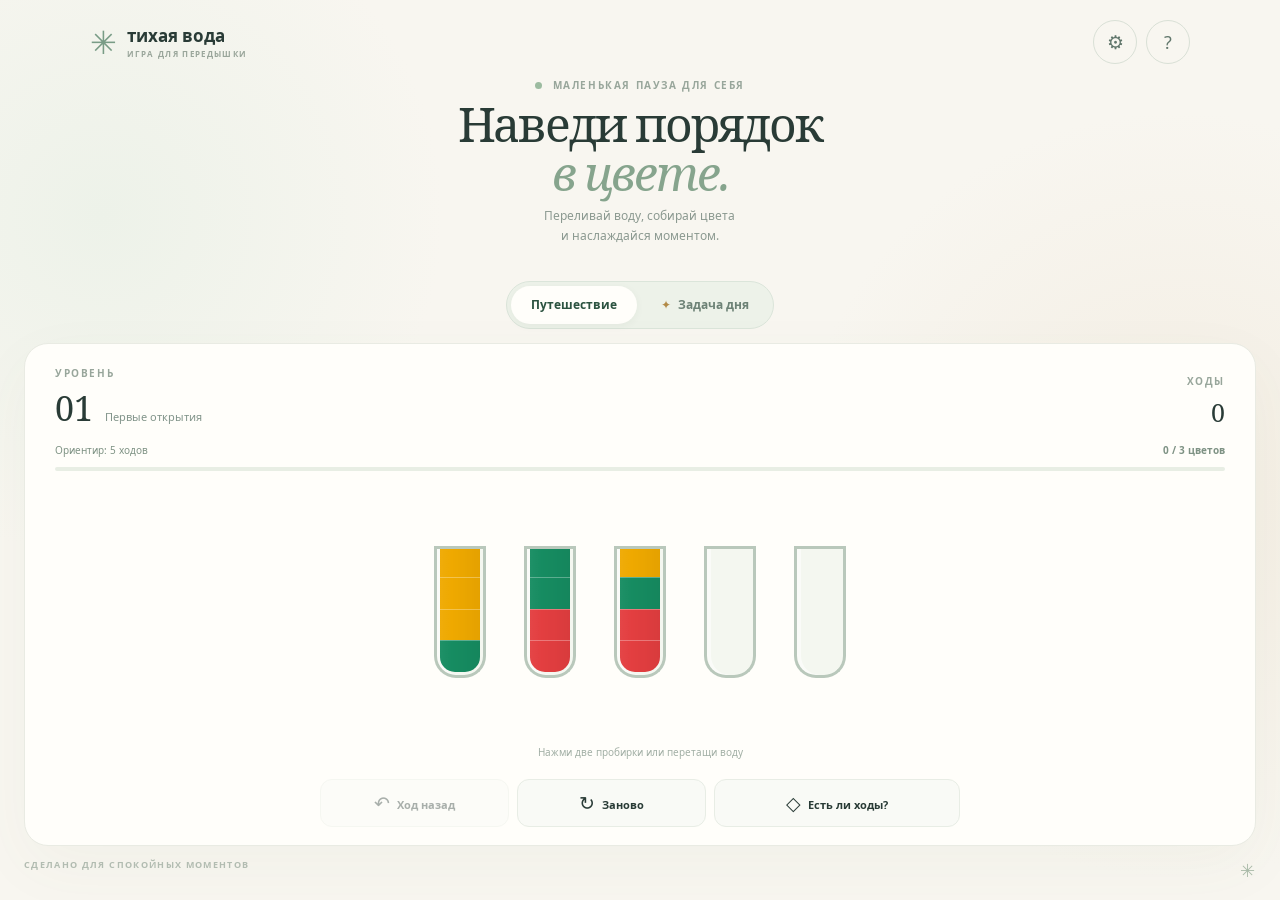
==== commit 4ac9022e: "1" ====
--- a/index.html
+++ b/index.html
@@ -1,17 +1,18 @@
 <!doctype html>
 <html lang="ru">
 <head>
-<meta charset="utf-8"><meta name="viewport" content="width=device-width, initial-scale=1, viewport-fit=cover"><meta name="theme-color" content="#f8f6f0"><meta name="description" content="Небольшая игра на спокойствие и логику. Разложите цвета по пробиркам."><title>Тихая вода — игра-головоломка</title><link rel="stylesheet" href="style.css"><script defer src="pour-animation.js"></script><script defer src="victory.js"></script><script defer src="game.js"></script>
+<meta charset="utf-8"><meta name="viewport" content="width=device-width, initial-scale=1, viewport-fit=cover"><meta name="theme-color" content="#f8f6f0"><meta name="description" content="Небольшая игра на спокойствие и логику. Разложите цвета по пробиркам."><title>Тихая вода — игра-головоломка</title><link rel="stylesheet" href="style.css"><script defer src="levels.js"></script><script defer src="puzzle.js"></script><script defer src="pour-animation.js"></script><script defer src="victory.js"></script><script defer src="game.js"></script>
 </head>
 <body>
 <main class="app">
 <header class="top"><a class="brand" href="."><span class="brand-icon">✳</span><span>тихая вода<small>ИГРА ДЛЯ ПЕРЕДЫШКИ</small></span></a><div class="top-actions"><button class="icon-button settings-button" id="settings-open" aria-label="Настройки">⚙</button><button class="icon-button help-button" id="help-open" aria-label="Как играть">?</button></div></header>
 <section class="intro"><div class="eyebrow"><span class="dot"></span> МАЛЕНЬКАЯ ПАУЗА ДЛЯ СЕБЯ</div><h1>Наведи порядок<br><em>в цвете.</em></h1><p>Переливай воду, собирай цвета<br class="desktop-break"> и наслаждайся моментом.</p></section>
-<section class="game-card" aria-label="Игровое поле"><div class="card-top"><div><div class="overline">ТЕКУЩИЙ УРОВЕНЬ</div><div class="level-line"><span id="level">01</span><span class="level-label">/ в своём темпе</span></div></div><div class="moves"><span class="overline">ХОДЫ</span><strong id="moves">0</strong></div></div><div class="divider"></div><div class="board-wrap"><div class="board" id="board"></div></div><p class="hint" id="play-hint" aria-live="polite"><span>✳</span> Выбери пробирку с водой</p><div class="controls"><button id="undo" class="control"><span>↶</span> Отменить</button><button id="restart" class="control"><span>↻</span> Начать заново</button><button id="check-moves" class="control check-moves" title="Проверить, можно ли собрать уровень до конца">Есть ли ещё ходы?</button></div></section>
+<nav class="play-modes" aria-label="Режим игры"><button id="mode-journey" type="button" aria-pressed="true">Путешествие</button><button id="mode-daily" type="button" aria-pressed="false"><span aria-hidden="true">✦</span> Задача дня</button></nav>
+<section class="game-card" aria-label="Игровое поле"><div class="card-top"><div><div class="overline" id="level-title">УРОВЕНЬ</div><div class="level-line"><span id="level">01</span><span class="level-label" id="chapter-name">Первые открытия</span></div></div><div class="moves"><span class="overline">ХОДЫ</span><strong id="moves">0</strong></div></div><div class="puzzle-meta"><span id="par-label"></span><span id="progress-label"></span></div><div class="collection-track" aria-hidden="true"><div id="collection-fill"></div></div><div class="board-wrap"><div class="board" id="board"></div></div><p class="hint" id="play-hint" aria-live="polite"><span>✳</span> Нажми две пробирки или перетащи воду</p><div class="controls"><button id="undo" class="control"><span aria-hidden="true">↶</span> Ход назад</button><button id="restart" class="control"><span aria-hidden="true">↻</span> Заново</button><button id="check-moves" class="control check-moves" title="Проверить, можно ли собрать уровень до конца"><span aria-hidden="true">◇</span> Есть ли ходы?</button></div></section>
 <footer><span>СДЕЛАНО ДЛЯ СПОКОЙНЫХ МОМЕНТОВ</span><span>✳</span></footer>
 </main>
-<div class="overlay" id="settings" hidden><section class="modal settings-modal" role="dialog" aria-modal="true" aria-labelledby="settings-title"><button class="close" id="settings-close" aria-label="Закрыть настройки">×</button><p class="overline">ПОД СВОЁ НАСТРОЕНИЕ</p><h2 id="settings-title">Настройки</h2><label class="theme-picker"><span>Тема оформления</span><select id="theme-select" aria-label="Тема оформления"><option value="light">☀ Светлая</option><option value="dark">☾ Тёмная</option><option value="retro">◉ Ретро</option><option value="80s">✦ 80-е</option><option value="retrofuturism">✧ Ретрофутуризм</option><option value="hacker">⌁ Хакер</option><option value="linux">❯ Linux</option><option value="gruvbox">◈ Gruvbox</option></select></label><form class="level-settings" id="level-form"><label>Сложность<select id="difficulty"><option value="classic">Классическая</option><option value="easy">Лёгкая · 3 цвета</option><option value="medium">Средняя · 5 цветов</option><option value="hard">Сложная · 7 цветов</option></select></label><label>Доп. пробирки<select id="empty-tubes"><option value="1">1</option><option value="2">2</option><option value="3">3</option><option value="4">4</option></select></label><label>Уровень<input id="level-input" type="number" inputmode="numeric" min="1" max="999999" required></label><button type="submit">Применить и играть →</button></form></section></div>
-<div class="overlay" id="help" hidden><section class="modal" role="dialog" aria-modal="true" aria-labelledby="help-title"><button class="close" id="help-close" aria-label="Закрыть">×</button><div class="modal-icon">✳</div><p class="overline">ВСЁ ОЧЕНЬ ПРОСТО</p><h2 id="help-title">Как играть?</h2><p>Собери воду одного цвета в каждой пробирке. Нажми на пробирку, а затем на ту, в которую хочешь перелить воду.</p><p>Переливать можно в пустую пробирку или на воду того же цвета. Если что-то пошло не так, отмени ход или начни уровень заново.</p><button class="primary" id="help-done">Понятно</button></section></div>
+<div class="overlay" id="settings" hidden><section class="modal settings-modal" role="dialog" aria-modal="true" aria-labelledby="settings-title"><button class="close" id="settings-close" aria-label="Закрыть настройки">×</button><p class="overline">ПОД СВОЁ НАСТРОЕНИЕ</p><h2 id="settings-title">Настройки</h2><label class="theme-picker"><span>Тема оформления</span><select id="theme-select" aria-label="Тема оформления"><option value="light">☀ Светлая</option><option value="dark">☾ Тёмная</option><option value="retro">◉ Ретро</option><option value="80s">✦ 80-е</option><option value="retrofuturism">✧ Ретрофутуризм</option><option value="hacker">⌁ Хакер</option><option value="linux">❯ Linux</option><option value="gruvbox">◈ Gruvbox</option></select></label><button class="control app-update" id="app-update" hidden>Доступна новая версия · обновить игру</button><p class="settings-note" id="settings-daily-note" hidden>Сегодня у всех одна задача: 5 цветов и 2 свободные пробирки. Свою сложность можно выбрать в путешествии.</p><form class="level-settings" id="level-form"><label>Сложность<select id="difficulty"><option value="classic">Классическая</option><option value="easy">Лёгкая · 3 цвета</option><option value="medium">Средняя · 5 цветов</option><option value="hard">Сложная · 7 цветов</option></select></label><label>Доп. пробирки<select id="empty-tubes"><option value="1">1</option><option value="2">2</option><option value="3">3</option><option value="4">4</option></select></label><label>Уровень<input id="level-input" type="number" inputmode="numeric" min="1" max="999999" required></label><button type="submit">Применить и играть →</button></form></section></div>
+<div class="overlay" id="help" hidden><section class="modal" role="dialog" aria-modal="true" aria-labelledby="help-title"><button class="close" id="help-close" aria-label="Закрыть">×</button><div class="modal-icon">✳</div><p class="overline">ВСЁ ОЧЕНЬ ПРОСТО</p><h2 id="help-title">Как играть?</h2><p>Собери воду одного цвета в каждой пробирке. Нажми на пробирку, а затем на ту, в которую хочешь перелить воду.</p><p>За прохождение даётся звезда. Уложись в ориентир по ходам — получишь три. Рекорды и незавершённая партия сохраняются на этом устройстве.</p><p>Можно перетащить воду из одной пробирки в другую. Пока идёт переливание, выбери следующую пару — ход продолжится без паузы.</p><p>Переливать можно в пустую пробирку или на воду того же цвета. Если что-то пошло не так, отмени ход или начни уровень заново.</p><button class="primary" id="help-done">Понятно</button></section></div>
 <div class="overlay" id="moves-check" hidden><section class="modal" role="dialog" aria-modal="true" aria-labelledby="moves-title" aria-describedby="moves-description"><button class="close" id="moves-close" aria-label="Закрыть">×</button><p class="overline">ПРОВЕРКА РЕШАЕМОСТИ</p><h2 id="moves-title"></h2><p id="moves-description" role="status" aria-live="polite"></p><button class="primary" id="show-move">Показать переливание</button><button class="primary" id="moves-undo" hidden>Отменить последний ход</button><button class="primary" id="retry-solution" hidden>Искать дольше</button><button class="control moves-done" id="moves-done">Вернуться к игре</button></section></div>
-<div class="overlay victory-overlay" id="win" hidden><canvas id="victory-art" aria-hidden="true"></canvas><section class="modal win-modal" role="dialog" aria-modal="true" aria-labelledby="win-title"><div class="modal-icon">✳</div><p class="overline">ОТЛИЧНАЯ РАБОТА</p><h2 id="win-title">Красота<br><em>в порядке.</em></h2><p>Все цвета на своих местах.<br>Пройдено за <strong id="win-moves"></strong>.</p><button class="primary" id="next">Следующий уровень <span>→</span></button></section></div>
+<div class="overlay victory-overlay" id="win" hidden><canvas id="victory-art" aria-hidden="true"></canvas><div class="fractal-caption"><span>ФРАКТАЛ ПОБЕДЫ</span><strong id="fractal-name"></strong></div><section class="modal win-modal" role="dialog" aria-modal="true" aria-labelledby="win-title"><div class="win-stars" id="win-stars" role="img" aria-label="3 из 3 звёзд">★★★</div><p class="overline" id="win-record">ОТЛИЧНАЯ РАБОТА</p><h2 id="win-title">Красота<br><em>в порядке.</em></h2><p>Все цвета на своих местах.<br>Пройдено за <strong id="win-moves"></strong>.</p><button class="primary" id="next">Следующий уровень <span>→</span></button><button class="control win-replay" id="replay">Переиграть и улучшить рекорд</button></section></div>
 </body></html>
--- a/style.css
+++ b/style.css
@@ -1,9 +1,9 @@
 @font-face{font-family:LocalSans;src:url('fonts/NotoSans-Regular.ttf') format('truetype');font-weight:400;font-display:swap}@font-face{font-family:LocalSans;src:url('fonts/NotoSans-Bold.ttf') format('truetype');font-weight:700 900;font-display:swap}@font-face{font-family:LocalSerif;src:url('fonts/NotoSerif-Regular.ttf') format('truetype');font-style:normal;font-display:swap}@font-face{font-family:LocalSerif;src:url('fonts/NotoSerif-Italic.ttf') format('truetype');font-style:italic;font-display:swap}
-:root{font-family:LocalSans,Arial,sans-serif;color:#293b36;background:#f8f6f0;font-synthesis:none}*{box-sizing:border-box}body{margin:0;background:radial-gradient(circle at 8% 24%,#edf2e9 0,transparent 25%),radial-gradient(circle at 92% 55%,#f3ede2 0,transparent 30%),#f8f6f0;min-height:100vh}button{font:inherit;cursor:pointer}button:focus-visible,a:focus-visible{outline:3px solid #ce9f61;outline-offset:4px}[hidden]{display:none!important}.app{max-width:1040px;margin:auto;padding:32px 42px 24px}.top{display:flex;justify-content:space-between;align-items:center}.brand{display:flex;align-items:center;gap:10px;color:inherit;text-decoration:none;font-size:17px;font-weight:800;line-height:1}.brand-icon{font-size:32px;color:#799c86}.brand small{display:block;font-size:8px;letter-spacing:.17em;color:#9aa69b;margin-top:6px}.icon-button,.close{border:1px solid #d9e0d6;background:transparent;color:#60766b;border-radius:50%;width:39px;height:39px;font-size:18px}.intro{text-align:center;margin:40px auto 30px}.eyebrow,.overline{font-size:10px;font-weight:800;letter-spacing:.16em;color:#98a69b}.dot{display:inline-block;width:7px;height:7px;border-radius:50%;background:#9cbba0;margin-right:6px}h1,h2{font-family:LocalSerif,Georgia,serif;letter-spacing:-.045em;font-weight:400}h1{font-size:clamp(42px,6vw,65px);line-height:1.02;margin:16px 0}em{font-weight:400;color:#86a48d}h1 em,h2 em{font-style:italic}.intro p{font-size:13px;line-height:1.7;color:#8b9990;margin:0}.game-card{max-width:720px;margin:auto;background:#fffefa;border:1px solid #e9ebe3;border-radius:24px;box-shadow:0 20px 65px #586c4e0b;padding:27px 36px 22px}.card-top{display:flex;justify-content:space-between;align-items:center}.level-line{display:flex;align-items:baseline;gap:10px;margin-top:5px}.level-line>span:first-child{font-family:LocalSerif,Georgia,serif;font-size:34px}.level-label{font-size:11px;color:#b0bab1}.moves{text-align:right}.moves strong{display:block;font-family:LocalSerif,Georgia,serif;font-size:25px;font-weight:400;margin-top:5px}.divider{height:1px;background:#edf0e8;margin-top:17px}.board-wrap{min-height:220px;display:flex;align-items:center;justify-content:center;padding:28px 0 18px}.board{display:flex;flex-wrap:wrap;justify-content:center;gap:16px 20px;max-width:600px}.tube-button{width:50px;height:126px;padding:8px 3px 0;border:0;background:none;transition:transform .2s ease;touch-action:manipulation}.tube-button.selected{transform:translateY(-12px)}.tube{position:relative;display:flex;flex-direction:column-reverse;overflow:hidden;width:44px;height:112px;border:3px solid #b9c8bb;border-top:0;border-radius:0 0 19px 19px;padding:0 3px 3px;background:#f4f7f0;box-shadow:inset 4px 0 0 #ffffff8c}.tube:before{content:'';position:absolute;z-index:2;left:-3px;right:-3px;top:0;border-top:3px solid #b9c8bb;border-radius:4px}.water{height:25%;flex:none;background:var(--water);border-top:1px solid #ffffff4d}.water:first-child{border-radius:0 0 12px 12px}.selected .tube{border-color:#7d9e87;box-shadow:0 8px 16px #789b8a30}.hint{text-align:center;color:#a2afa5;font-size:11px;margin:0 0 23px}.hint span{color:#9bb8a1;margin-right:5px}.controls{display:flex;gap:10px}.control{flex:1;border:1px solid #e8ede5;background:#f9faf6;color:#687d70;border-radius:12px;padding:13px 8px;font-size:11px;font-weight:700}.control span{font-size:18px;vertical-align:-1px;margin-right:5px}.control:disabled{opacity:.4;cursor:default}.control:not(:disabled):hover{background:#eef4eb}footer{max-width:720px;margin:26px auto 0;display:flex;justify-content:space-between;color:#b2bcb1;font-size:9px;letter-spacing:.15em;font-weight:700}footer span:last-child{font-size:18px;color:#a8b9a7}.overlay{position:fixed;inset:0;z-index:5;background:#243a32a8;display:grid;place-items:center;padding:20px}.modal{position:relative;background:#fffefa;border-radius:24px;max-width:400px;width:100%;padding:38px;text-align:center;box-shadow:0 20px 80px #1a302b44}.close{position:absolute;right:18px;top:18px;font-size:24px;line-height:1}.modal-icon{font-size:42px;color:#98bba0}.modal h2{font-size:42px;line-height:1.05;margin:14px 0}.modal p:not(.overline){font-size:13px;line-height:1.8;color:#84958a}.primary{width:100%;border:0;border-radius:12px;background:#789b82;color:white;padding:16px;font-weight:700;margin-top:18px}.primary span{float:right}@media(max-width:600px){.app{padding:22px 20px max(20px,env(safe-area-inset-bottom))}.intro{margin:38px auto 25px}h1{font-size:46px}.game-card{padding:23px 20px 18px;border-radius:20px}.board-wrap{min-height:210px;padding:28px 0 18px}.board{gap:20px 13px}.tube-button{width:43px;height:112px}.tube{width:37px;height:100px}.level-line>span:first-child{font-size:30px}footer{font-size:8px}.modal{padding:32px 26px}}@media(prefers-reduced-motion:reduce){*{transition:none!important}}
+:root{font-family:LocalSans,Arial,sans-serif;color:#293b36;background:#f8f6f0;font-synthesis:none}*{box-sizing:border-box}body{margin:0;background:radial-gradient(circle at 8% 24%,#edf2e9 0,transparent 25%),radial-gradient(circle at 92% 55%,#f3ede2 0,transparent 30%),#f8f6f0;min-height:100vh}button{font:inherit;cursor:pointer}button:focus-visible,a:focus-visible{outline:3px solid #ce9f61;outline-offset:4px}[hidden]{display:none!important}.app{max-width:1040px;margin:auto;padding:32px 42px 24px}.top{display:flex;justify-content:space-between;align-items:center}.brand{display:flex;align-items:center;gap:10px;color:inherit;text-decoration:none;font-size:17px;font-weight:800;line-height:1}.brand-icon{font-size:32px;color:#799c86}.brand small{display:block;font-size:8px;letter-spacing:.17em;color:#9aa69b;margin-top:6px}.icon-button,.close{border:1px solid #d9e0d6;background:transparent;color:#60766b;border-radius:50%;width:39px;height:39px;font-size:18px}.intro{text-align:center;margin:40px auto 30px}.eyebrow,.overline{font-size:10px;font-weight:800;letter-spacing:.16em;color:#98a69b}.dot{display:inline-block;width:7px;height:7px;border-radius:50%;background:#9cbba0;margin-right:6px}h1,h2{font-family:LocalSerif,Georgia,serif;letter-spacing:-.045em;font-weight:400}h1{font-size:clamp(42px,6vw,65px);line-height:1.02;margin:16px 0}em{font-weight:400;color:#86a48d}h1 em,h2 em{font-style:italic}.intro p{font-size:13px;line-height:1.7;color:#8b9990;margin:0}.game-card{max-width:720px;margin:auto;background:#fffefa;border:1px solid #e9ebe3;border-radius:24px;box-shadow:0 20px 65px #586c4e0b;padding:27px 36px 22px}.card-top{display:flex;justify-content:space-between;align-items:center}.level-line{display:flex;align-items:baseline;gap:10px;margin-top:5px}.level-line>span:first-child{font-family:LocalSerif,Georgia,serif;font-size:34px}.level-label{font-size:11px;color:#b0bab1}.moves{text-align:right}.moves strong{display:block;font-family:LocalSerif,Georgia,serif;font-size:25px;font-weight:400;margin-top:5px}.divider{height:1px;background:#edf0e8;margin-top:17px}.board-wrap{min-height:220px;display:flex;align-items:center;justify-content:center;padding:28px 0 18px}.board{display:flex;flex-wrap:wrap;justify-content:center;gap:16px 20px;max-width:600px}.tube-button{width:50px;height:126px;padding:8px 3px 0;border:0;background:none;transition:transform .2s ease;touch-action:manipulation}.tube-button.selected{transform:translateY(-12px)}.tube{position:relative;display:flex;flex-direction:column-reverse;overflow:hidden;width:44px;height:112px;border:3px solid #b9c8bb;border-top:0;border-radius:0 0 19px 19px;padding:0 3px 3px;background:#f4f7f0;box-shadow:inset 4px 0 0 #ffffff8c}.tube:before{content:'';position:absolute;z-index:2;left:-3px;right:-3px;top:0;border-top:3px solid #b9c8bb;border-radius:4px}.water{height:25%;flex:none;background:var(--water);border-top:1px solid #ffffff4d}.water:first-child{border-radius:0 0 12px 12px}.selected .tube{border-color:#7d9e87;box-shadow:0 8px 16px #789b8a30}.hint{text-align:center;color:#a2afa5;font-size:11px;margin:0 0 23px}.hint span{color:#9bb8a1;margin-right:5px}.controls{display:flex;gap:10px}.control{flex:1;border:1px solid #e8ede5;background:#f9faf6;color:#687d70;border-radius:12px;padding:13px 8px;font-size:11px;font-weight:700}.control span{font-size:18px;vertical-align:-1px;margin-right:5px}.control:disabled{opacity:.4;cursor:default}@media(hover:hover) and (pointer:fine){.control:not(:disabled):hover{background:#eef4eb}}footer{max-width:720px;margin:26px auto 0;display:flex;justify-content:space-between;color:#b2bcb1;font-size:9px;letter-spacing:.15em;font-weight:700}footer span:last-child{font-size:18px;color:#a8b9a7}.overlay{position:fixed;inset:0;z-index:5;background:#243a32a8;display:grid;place-items:center;padding:20px}.modal{position:relative;background:#fffefa;border-radius:24px;max-width:400px;width:100%;padding:38px;text-align:center;box-shadow:0 20px 80px #1a302b44}.close{position:absolute;right:18px;top:18px;font-size:24px;line-height:1}.modal-icon{font-size:42px;color:#98bba0}.modal h2{font-size:42px;line-height:1.05;margin:14px 0}.modal p:not(.overline){font-size:13px;line-height:1.8;color:#84958a}.primary{width:100%;border:0;border-radius:12px;background:#789b82;color:white;padding:16px;font-weight:700;margin-top:18px}.primary span{float:right}@media(max-width:600px){.app{padding:22px 20px max(20px,env(safe-area-inset-bottom))}.intro{margin:38px auto 25px}h1{font-size:46px}.game-card{padding:23px 20px 18px;border-radius:20px}.board-wrap{min-height:210px;padding:28px 0 18px}.board{gap:20px 13px}.tube-button{width:43px;height:112px}.tube{width:37px;height:100px}.level-line>span:first-child{font-size:30px}footer{font-size:8px}.modal{padding:32px 26px}}@media(prefers-reduced-motion:reduce){*{transition:none!important}}
 /* Gentle, brief feedback keeps the puzzle feeling responsive on touch screens. */
 .tube-button{transition:transform .28s cubic-bezier(.2,.8,.2,1),filter .28s ease;transform-origin:50% 75%}.tube-button.pouring{animation:pour-tilt .32s ease-in-out both}.tube-button.receiving .tube{animation:receive .32s ease-in-out}.tube-button.settling .water:last-child{animation:water-settle .5s ease-out}.selected .tube{transition:box-shadow .28s ease,border-color .28s ease}.control,.primary{transition:background-color .2s ease,transform .2s ease}.control:not(:disabled):active,.primary:active{transform:scale(.97)}.overlay:not([hidden]){animation:veil-in .25s ease-out}.overlay:not([hidden]) .modal{animation:modal-in .35s cubic-bezier(.2,.8,.2,1)}
 @keyframes pour-tilt{0%{transform:translateY(-12px) rotate(0)}45%{transform:translateY(-18px) rotate(12deg)}100%{transform:translateY(-12px) rotate(0)}}@keyframes receive{50%{transform:translateY(2px);box-shadow:inset 4px 0 0 #ffffff8c,0 5px 15px #789b8a26}}@keyframes water-settle{0%{filter:brightness(1.13);transform:scaleY(.88);transform-origin:bottom}60%{transform:scaleY(1.04);transform-origin:bottom}100%{filter:brightness(1);transform:scaleY(1);transform-origin:bottom}}@keyframes veil-in{from{opacity:0}to{opacity:1}}@keyframes modal-in{from{opacity:0;transform:translateY(12px) scale(.98)}to{opacity:1;transform:translateY(0) scale(1)}}@media(prefers-reduced-motion:reduce){*,*::before,*::after{animation-duration:.01ms!important;animation-iteration-count:1!important;transition-duration:.01ms!important}}
-.top-actions{display:flex;gap:9px}.dark{color-scheme:dark;color:#e4ebe3;background:#17221f}.dark body{background:radial-gradient(circle at 8% 24%,#243b31 0,transparent 25%),radial-gradient(circle at 92% 55%,#342f28 0,transparent 30%),#17221f}.dark .game-card,.dark .modal{background:#263530;border-color:#3b4b42;box-shadow:0 20px 65px #0003}.dark .icon-button,.dark .close{color:#c4d6c8;border-color:#52665a}.dark .intro p,.dark .modal p:not(.overline){color:#b4c5b9}.dark .eyebrow,.dark .overline,.dark .hint,.dark footer,.dark .level-label{color:#a5b8aa}.dark .divider{background:#405047}.dark .control{background:#304139;border-color:#43564a;color:#d2e1d4}.dark .control:not(:disabled):hover{background:#3b5043}.dark .tube{background:#394c42;border-color:#8ba594;box-shadow:inset 4px 0 0 #ffffff12}.dark .tube:before{border-color:#8ba594}.dark .selected .tube{border-color:#c2dfc6}.dark .primary{background:#86a990;color:#14241a}
+.top-actions{display:flex;gap:9px}.dark{color-scheme:dark;color:#e4ebe3;background:#17221f}.dark body{background:radial-gradient(circle at 8% 24%,#243b31 0,transparent 25%),radial-gradient(circle at 92% 55%,#342f28 0,transparent 30%),#17221f}.dark .game-card,.dark .modal{background:#263530;border-color:#3b4b42;box-shadow:0 20px 65px #0003}.dark .icon-button,.dark .close{color:#c4d6c8;border-color:#52665a}.dark .intro p,.dark .modal p:not(.overline){color:#b4c5b9}.dark .eyebrow,.dark .overline,.dark .hint,.dark footer,.dark .level-label{color:#a5b8aa}.dark .divider{background:#405047}.dark .control{background:#304139;border-color:#43564a;color:#d2e1d4}@media(hover:hover) and (pointer:fine){.dark .control:not(:disabled):hover{background:#3b5043}}.dark .tube{background:#394c42;border-color:#8ba594;box-shadow:inset 4px 0 0 #ffffff12}.dark .tube:before{border-color:#8ba594}.dark .selected .tube{border-color:#c2dfc6}.dark .primary{background:#86a990;color:#14241a}
 .sr-only{position:absolute;width:1px;height:1px;padding:0;margin:-1px;overflow:hidden;clip:rect(0,0,0,0);white-space:nowrap;border:0}.theme-picker select{max-width:150px;min-height:39px;border:1px solid #d9e0d6;border-radius:20px;background:#fffefa;color:#60766b;padding:0 28px 0 12px;font:700 11px LocalSans,Arial,sans-serif;cursor:pointer}.theme-picker select:focus-visible{outline:3px solid #ce9f61;outline-offset:3px}.dark .theme-picker select{background:var(--surface,#263530);color:var(--text,#e4ebe3);border-color:var(--border,#52665a)}
 /* Each palette uses the same accessible controls and liquid colours. */
 [data-theme="retro"]{--bg:#eee3c6;--surface:#f9efd5;--text:#49372d;--muted:#806c58;--border:#bb9d78;--accent:#a65b3e;--control:#f0e1c1;--tube:#e6d6b4;color-scheme:light}
@@ -38,3 +38,19 @@
 .controls{flex-wrap:wrap}.controls .check-moves{flex:1 0 100%;min-height:44px;font-size:12px;padding:9px}.moves-done{display:block;width:100%;margin-top:12px;min-height:44px}.suggested-target .tube{outline:2px dashed #719e80;outline-offset:4px}.dark .suggested-target .tube{outline-color:var(--accent,#a6cbb0)}@media(orientation:landscape) and (max-height:500px) and (pointer:coarse){.controls{max-width:620px}.controls .check-moves{flex:1 1 0;min-height:44px}}
 #moves-check .modal[aria-busy="true"] .overline::before{content:'';display:inline-block;width:10px;height:10px;margin-right:8px;border:2px solid currentColor;border-right-color:transparent;border-radius:50%;vertical-align:-1px;animation:solver-spin .9s linear infinite}@keyframes solver-spin{to{transform:rotate(360deg)}}@media(prefers-reduced-motion:reduce){#moves-check .modal[aria-busy="true"] .overline::before{animation:none}}
 .victory-overlay{isolation:isolate;background:rgba(12,24,27,.94)}#victory-art{position:absolute;inset:0;width:100%;height:100%;pointer-events:none;z-index:-1}.victory-overlay .win-modal{box-shadow:0 20px 80px #0005}.win-modal .primary{position:relative}@media(max-width:760px),(pointer:coarse) and (max-height:500px){.win-modal .modal-icon{display:none}.win-modal h2{font-size:36px;margin:12px 0}.win-modal .overline{margin:8px 0}.win-modal p:not(.overline){margin:12px 0}.victory-overlay .win-modal{padding-top:28px}}
+.fractal-caption{position:absolute;top:max(18px,env(safe-area-inset-top));left:max(18px,env(safe-area-inset-left));z-index:1;max-width:calc(100% - 36px);padding:10px 14px;border:1px solid #c1dcdf24;border-radius:12px;background:#102126b8;color:#e0eeeb;pointer-events:none;backdrop-filter:blur(8px)}.fractal-caption span{display:block;font-size:8px;letter-spacing:.16em;color:#a0bcb5;margin-bottom:4px}.fractal-caption strong{display:block;font-size:12px;font-weight:500;line-height:1.4}
+
+/* Selection is a small local response; toolbar appearance stays stable during pours. */
+.tube-button{transition:transform .12s cubic-bezier(.2,.8,.2,1);transform:translateY(0)}.tube-button.selected{transform:translateY(-6px)}.tube-button .tube{transition:border-color .12s ease,box-shadow .12s ease}.tube-button.touch-pressed:not(.selected){transform:translateY(-3px)}.selected .tube{box-shadow:0 3px 9px #789b8a22}.control{transition:background-color .12s ease;color:inherit}.control[aria-disabled="true"]{cursor:default}.control:active:not(:disabled){filter:none}.control:not(:disabled):active,.primary:active{transform:none}.tube-button.just-completed .tube{animation:completion-glow .55s ease-out}@keyframes completion-glow{0%{box-shadow:0 0 0 0 #94cba42a}65%{box-shadow:0 0 0 4px #94cba412}100%{box-shadow:0 0 0 6px #94cba400}}@media(prefers-reduced-motion:reduce){.tube-button,.tube-button .tube{transition:none!important}.tube-button.just-completed .tube{animation:none}}
+/* Play-first layout: a clear goal, quiet progress, and actions that stay in place. */
+.play-modes{display:flex;justify-content:center;gap:4px;width:max-content;max-width:100%;margin:18px auto 14px;padding:4px;border:1px solid #dbe5da;border-radius:24px;background:#edf2e9}.play-modes button{border:0;border-radius:20px;min-height:38px;padding:8px 20px;background:transparent;color:#6d8276;font:700 12px LocalSans,Arial,sans-serif}.play-modes button[aria-pressed="true"]{background:#fffefa;color:#2c5340;box-shadow:0 2px 8px #23402d0c}.play-modes button span{color:#b28a47;margin-right:4px}.puzzle-meta{display:flex;justify-content:space-between;gap:8px;align-items:center;margin:12px 0 10px;font-size:10px;color:#7e9284}.puzzle-meta #progress-label{white-space:nowrap;font-weight:700}.collection-track{height:4px;flex:none;background:#e8eee4;border-radius:3px;overflow:hidden}#collection-fill{width:100%;height:100%;background:#719c7c;transform:scaleX(0);transform-origin:left;transition:transform .2s ease}.level-line{gap:12px}.level-label{color:#809389;font-size:11px}.controls{display:grid;grid-template-columns:1fr 1fr 1.3fr;gap:8px;max-width:640px}.controls .control,.controls .check-moves{min-height:48px;padding:10px 5px;font-size:11px;white-space:nowrap}.control span{font-size:19px;margin-right:4px}.hint{font-size:10px;min-height:18px}.tube-button{touch-action:none}.tube-button.dragging{transform:translateY(-8px);z-index:2}.tube-button.dragging .tube{box-shadow:0 5px 20px #739c7930}.drop-target .tube,.queued-target .tube{outline:2px solid #80a68b;outline-offset:4px}.queued-source .tube{box-shadow:0 0 0 3px #9cbf9b30}.queued-target:after{content:'→';position:absolute;bottom:-16px;left:0;right:0;color:#749783;font-size:16px;line-height:16px}.win-stars{display:flex;justify-content:center;gap:12px;color:#c59a4a;font-size:35px;letter-spacing:2px;margin:0 0 14px}.settings-note{font-size:12px!important;line-height:1.7}.modal select:disabled,.modal input:disabled{opacity:.5}.dark .play-modes{background:var(--control,#263b30);border-color:var(--border,#40584a)}.dark .play-modes button{color:var(--muted,#a8bdaf)}.dark .play-modes button[aria-pressed="true"]{background:var(--surface,#3b5143);color:var(--text,#e0ebe0)}.dark .puzzle-meta,.dark .level-label{color:var(--muted,#a5b9ab)}.dark .collection-track{background:var(--control,#3c5144)}.dark #collection-fill{background:var(--accent,#a8c9a1)}.dark .drop-target .tube,.dark .queued-target .tube{outline-color:var(--accent,#a8c9a1)}.dark .win-stars{color:var(--accent,#e1bb6c)}
+@media(max-width:760px),(pointer:coarse) and (max-height:500px){
+ .app{gap:8px}.play-modes{flex:none;margin:0 auto 2px;padding:3px}.play-modes button{min-height:34px;padding:6px 18px;font-size:11px}.game-card{padding:14px 14px 12px}.card-top .level-line{gap:8px}.level-label{font-size:10px}.puzzle-meta{font-size:9px;margin:10px 0 8px}.board-wrap{padding:24px 0 18px}.controls{display:grid;max-width:none;gap:6px}.controls .control,.controls .check-moves{min-height:48px;padding:10px 3px;font-size:10px}.controls .control span{display:block;font-size:20px;line-height:20px;margin:0 0 3px}.hint{font-size:10px;margin:0 0 7px}.win-modal .win-stars{font-size:32px;margin:0 0 10px}.queued-target:after{bottom:-12px;font-size:13px}
+}
+@media(orientation:landscape) and (max-height:500px) and (pointer:coarse){
+ .play-modes{position:absolute;top:max(10px,env(safe-area-inset-top));left:50%;transform:translateX(-50%);margin:0}.play-modes button{padding:5px 14px;min-height:32px}.puzzle-meta{position:absolute;top:78px;left:90px;right:90px;margin:0;justify-content:center;gap:20px}.collection-track{margin:0 70px}.board-wrap{padding:38px 54px 16px}.card-top{top:68px}.controls{width:100%;max-width:500px;align-self:center}.controls .control span{display:inline-block;margin:0 4px 0 0;vertical-align:-2px;font-size:17px}.controls .control,.controls .check-moves{min-height:40px;padding:7px;font-size:10px}
+}
+@media(prefers-reduced-motion:reduce){#collection-fill{transition:none}.tube-button.dragging{transform:none}}
+@media(max-width:760px),(pointer:coarse) and (max-height:500px){.board{width:min(100%,var(--board-width,100%));gap:var(--row-gap,22px) 12px}}
+.win-replay{display:block;width:100%;margin-top:10px;min-height:44px;font-size:11px}
+.app-update{display:block;width:100%;margin:0 0 16px;min-height:44px;font-size:11px}
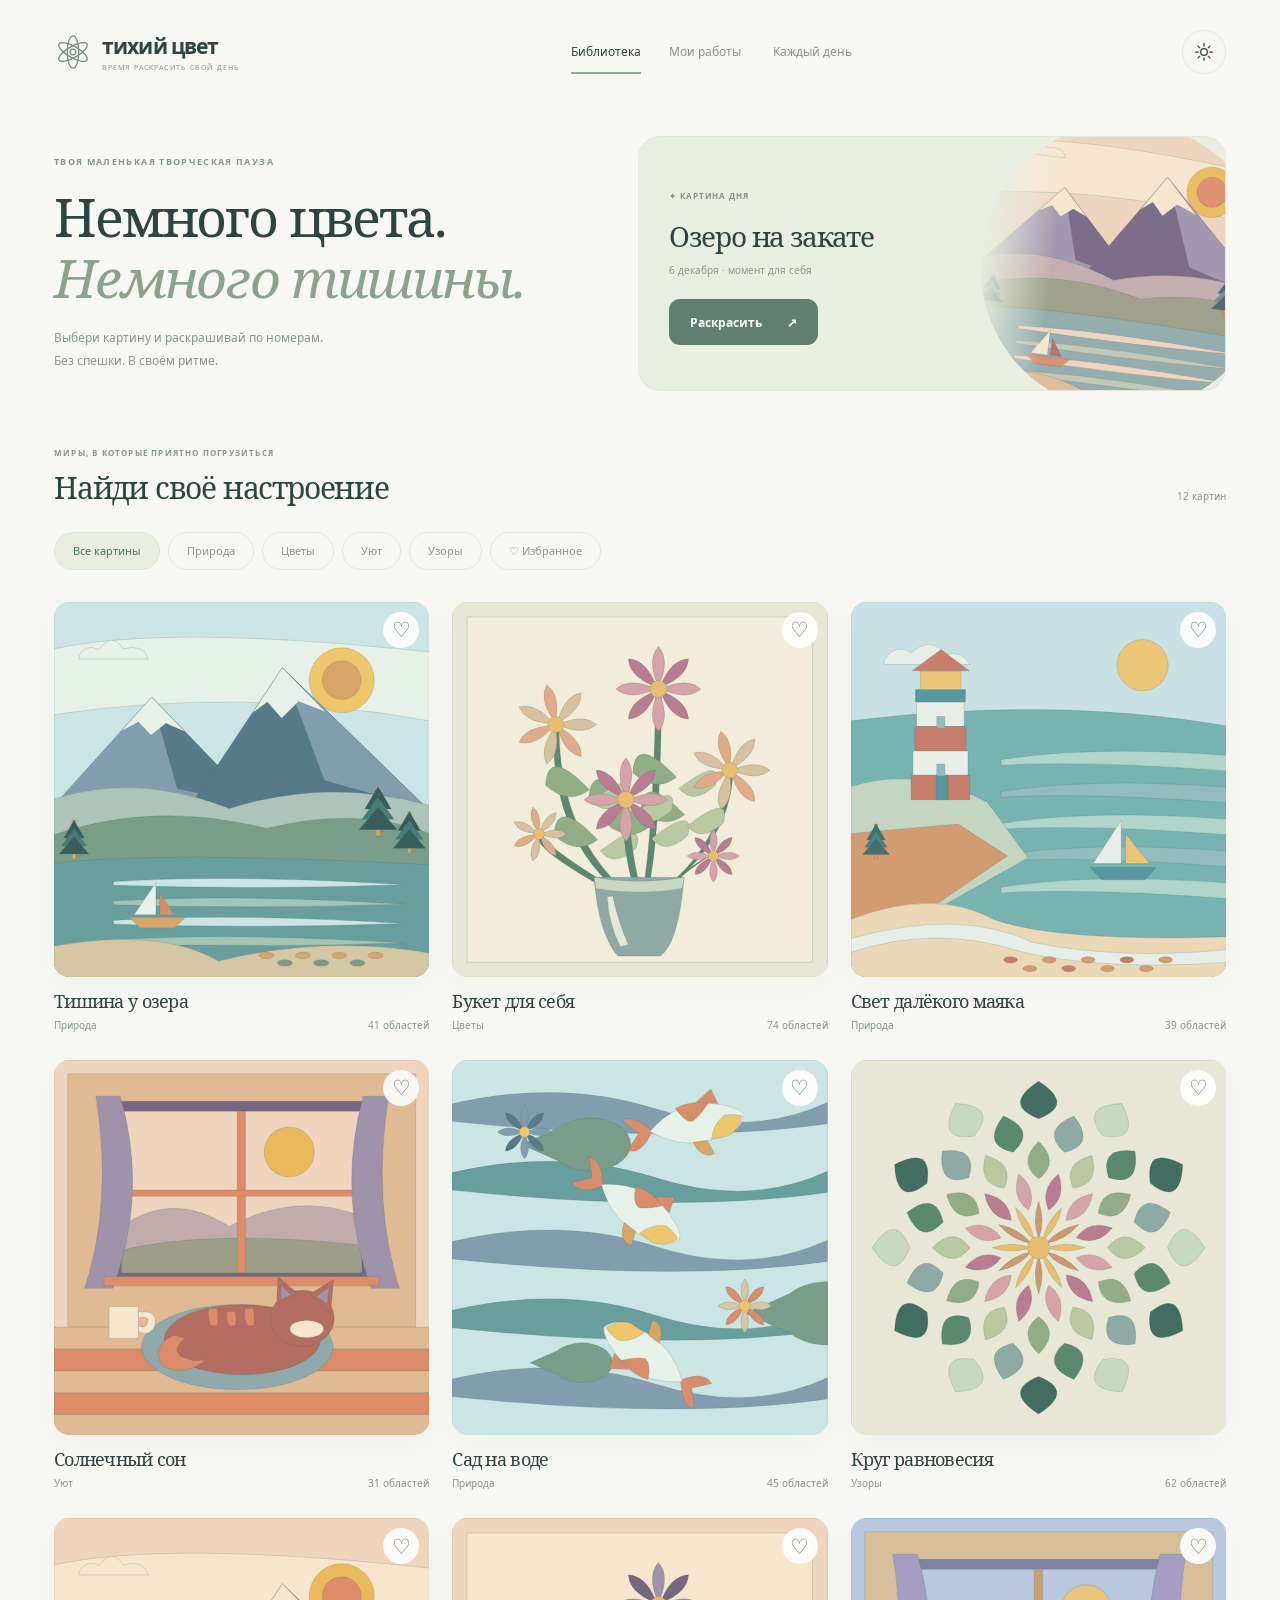
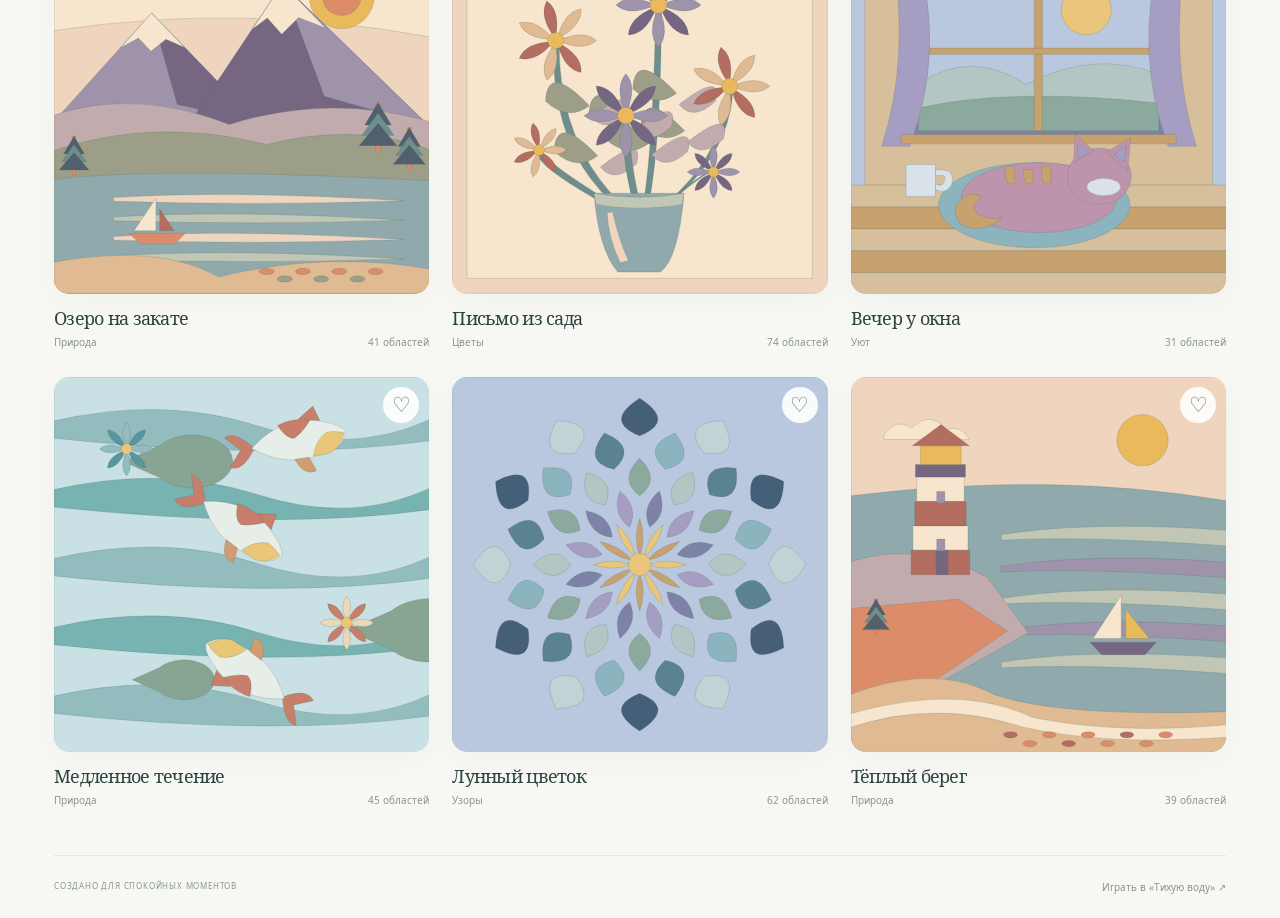
==== commit 2bde52a4: "1" ====
--- a/index.html
+++ b/index.html
@@ -1,18 +1,11 @@
-<!doctype html>
-<html lang="ru">
-<head>
-<meta charset="utf-8"><meta name="viewport" content="width=device-width, initial-scale=1, viewport-fit=cover"><meta name="theme-color" content="#f8f6f0"><meta name="description" content="Небольшая игра на спокойствие и логику. Разложите цвета по пробиркам."><title>Тихая вода — игра-головоломка</title><link rel="stylesheet" href="style.css"><script defer src="levels.js"></script><script defer src="puzzle.js"></script><script defer src="pour-animation.js"></script><script defer src="victory.js"></script><script defer src="game.js"></script>
-</head>
-<body>
-<main class="app">
-<header class="top"><a class="brand" href="."><span class="brand-icon">✳</span><span>тихая вода<small>ИГРА ДЛЯ ПЕРЕДЫШКИ</small></span></a><div class="top-actions"><button class="icon-button settings-button" id="settings-open" aria-label="Настройки">⚙</button><button class="icon-button help-button" id="help-open" aria-label="Как играть">?</button></div></header>
-<section class="intro"><div class="eyebrow"><span class="dot"></span> МАЛЕНЬКАЯ ПАУЗА ДЛЯ СЕБЯ</div><h1>Наведи порядок<br><em>в цвете.</em></h1><p>Переливай воду, собирай цвета<br class="desktop-break"> и наслаждайся моментом.</p></section>
-<nav class="play-modes" aria-label="Режим игры"><button id="mode-journey" type="button" aria-pressed="true">Путешествие</button><button id="mode-daily" type="button" aria-pressed="false"><span aria-hidden="true">✦</span> Задача дня</button></nav>
-<section class="game-card" aria-label="Игровое поле"><div class="card-top"><div><div class="overline" id="level-title">УРОВЕНЬ</div><div class="level-line"><span id="level">01</span><span class="level-label" id="chapter-name">Первые открытия</span></div></div><div class="moves"><span class="overline">ХОДЫ</span><strong id="moves">0</strong></div></div><div class="puzzle-meta"><span id="par-label"></span><span id="progress-label"></span></div><div class="collection-track" aria-hidden="true"><div id="collection-fill"></div></div><div class="board-wrap"><div class="board" id="board"></div></div><p class="hint" id="play-hint" aria-live="polite"><span>✳</span> Нажми две пробирки или перетащи воду</p><div class="controls"><button id="undo" class="control"><span aria-hidden="true">↶</span> Ход назад</button><button id="restart" class="control"><span aria-hidden="true">↻</span> Заново</button><button id="check-moves" class="control check-moves" title="Проверить, можно ли собрать уровень до конца"><span aria-hidden="true">◇</span> Есть ли ходы?</button></div></section>
-<footer><span>СДЕЛАНО ДЛЯ СПОКОЙНЫХ МОМЕНТОВ</span><span>✳</span></footer>
-</main>
-<div class="overlay" id="settings" hidden><section class="modal settings-modal" role="dialog" aria-modal="true" aria-labelledby="settings-title"><button class="close" id="settings-close" aria-label="Закрыть настройки">×</button><p class="overline">ПОД СВОЁ НАСТРОЕНИЕ</p><h2 id="settings-title">Настройки</h2><label class="theme-picker"><span>Тема оформления</span><select id="theme-select" aria-label="Тема оформления"><option value="light">☀ Светлая</option><option value="dark">☾ Тёмная</option><option value="retro">◉ Ретро</option><option value="80s">✦ 80-е</option><option value="retrofuturism">✧ Ретрофутуризм</option><option value="hacker">⌁ Хакер</option><option value="linux">❯ Linux</option><option value="gruvbox">◈ Gruvbox</option></select></label><button class="control app-update" id="app-update" hidden>Доступна новая версия · обновить игру</button><p class="settings-note" id="settings-daily-note" hidden>Сегодня у всех одна задача: 5 цветов и 2 свободные пробирки. Свою сложность можно выбрать в путешествии.</p><form class="level-settings" id="level-form"><label>Сложность<select id="difficulty"><option value="classic">Классическая</option><option value="easy">Лёгкая · 3 цвета</option><option value="medium">Средняя · 5 цветов</option><option value="hard">Сложная · 7 цветов</option></select></label><label>Доп. пробирки<select id="empty-tubes"><option value="1">1</option><option value="2">2</option><option value="3">3</option><option value="4">4</option></select></label><label>Уровень<input id="level-input" type="number" inputmode="numeric" min="1" max="999999" required></label><button type="submit">Применить и играть →</button></form></section></div>
-<div class="overlay" id="help" hidden><section class="modal" role="dialog" aria-modal="true" aria-labelledby="help-title"><button class="close" id="help-close" aria-label="Закрыть">×</button><div class="modal-icon">✳</div><p class="overline">ВСЁ ОЧЕНЬ ПРОСТО</p><h2 id="help-title">Как играть?</h2><p>Собери воду одного цвета в каждой пробирке. Нажми на пробирку, а затем на ту, в которую хочешь перелить воду.</p><p>За прохождение даётся звезда. Уложись в ориентир по ходам — получишь три. Рекорды и незавершённая партия сохраняются на этом устройстве.</p><p>Можно перетащить воду из одной пробирки в другую. Пока идёт переливание, выбери следующую пару — ход продолжится без паузы.</p><p>Переливать можно в пустую пробирку или на воду того же цвета. Если что-то пошло не так, отмени ход или начни уровень заново.</p><button class="primary" id="help-done">Понятно</button></section></div>
-<div class="overlay" id="moves-check" hidden><section class="modal" role="dialog" aria-modal="true" aria-labelledby="moves-title" aria-describedby="moves-description"><button class="close" id="moves-close" aria-label="Закрыть">×</button><p class="overline">ПРОВЕРКА РЕШАЕМОСТИ</p><h2 id="moves-title"></h2><p id="moves-description" role="status" aria-live="polite"></p><button class="primary" id="show-move">Показать переливание</button><button class="primary" id="moves-undo" hidden>Отменить последний ход</button><button class="primary" id="retry-solution" hidden>Искать дольше</button><button class="control moves-done" id="moves-done">Вернуться к игре</button></section></div>
-<div class="overlay victory-overlay" id="win" hidden><canvas id="victory-art" aria-hidden="true"></canvas><div class="fractal-caption"><span>ФРАКТАЛ ПОБЕДЫ</span><strong id="fractal-name"></strong></div><section class="modal win-modal" role="dialog" aria-modal="true" aria-labelledby="win-title"><div class="win-stars" id="win-stars" role="img" aria-label="3 из 3 звёзд">★★★</div><p class="overline" id="win-record">ОТЛИЧНАЯ РАБОТА</p><h2 id="win-title">Красота<br><em>в порядке.</em></h2><p>Все цвета на своих местах.<br>Пройдено за <strong id="win-moves"></strong>.</p><button class="primary" id="next">Следующий уровень <span>→</span></button><button class="control win-replay" id="replay">Переиграть и улучшить рекорд</button></section></div>
+<!doctype html><html lang="ru"><head><meta charset="utf-8"><meta name="viewport" content="width=device-width, initial-scale=1, viewport-fit=cover"><meta name="theme-color" content="#f7f8f4"><meta name="description" content="Тихий цвет — раскраска по номерам. Собственные иллюстрации, мягкие цвета и немного времени для себя. Работает без интернета."><title>Тихий цвет — раскраска по номерам</title><link rel="stylesheet" href="coloring/color.css"><script defer src="coloring/art.js"></script><script defer src="coloring/core.js"></script><script defer src="coloring/app.js"></script></head><body>
+<div id="gallery-view" class="gallery-view"><header class="site-header"><a class="wordmark" href="#" aria-label="Тихий цвет — библиотека"><svg viewBox="0 0 40 40" aria-hidden="true"><g fill="none" stroke="currentColor" stroke-width="1.4"><ellipse cx="20" cy="20" rx="6" ry="17"/><ellipse cx="20" cy="20" rx="6" ry="17" transform="rotate(60 20 20)"/><ellipse cx="20" cy="20" rx="6" ry="17" transform="rotate(120 20 20)"/><circle cx="20" cy="20" r="3"/></g></svg><span>тихий цвет<small>ВРЕМЯ РАСКРАСИТЬ СВОЙ ДЕНЬ</small></span></a><nav class="main-nav" aria-label="Разделы"><button data-tab="library" aria-pressed="true">Библиотека</button><button data-tab="works" aria-pressed="false">Мои работы <span id="work-count"></span></button><button data-tab="daily" aria-pressed="false">Каждый день</button></nav><button class="round-button" id="settings-open" aria-label="Настройки"><span data-icon="settings"></span></button></header>
+<main class="library-main"><section class="welcome" id="welcome"><div class="welcome-copy"><p class="eyebrow">ТВОЯ МАЛЕНЬКАЯ ТВОРЧЕСКАЯ ПАУЗА</p><h1>Немного цвета.<br><em>Немного тишины.</em></h1><p class="welcome-description">Выбери картину и раскрашивай по номерам.<br>Без спешки. В своём ритме.</p></div><div class="daily-card" id="daily-card"><div class="daily-copy"><span class="daily-badge">✦ КАРТИНА ДНЯ</span><h2 id="daily-title"></h2><p id="daily-date"></p><button class="button primary" id="daily-open">Раскрасить <span aria-hidden="true">↗</span></button></div><div class="daily-preview" id="daily-preview" aria-hidden="true"></div></div></section>
+<section class="collection-section" aria-labelledby="collection-title"><div class="collection-heading"><div><p class="eyebrow" id="collection-eyebrow">МИРЫ, В КОТОРЫЕ ПРИЯТНО ПОГРУЗИТЬСЯ</p><h2 id="collection-title">Найди своё настроение</h2></div><span class="collection-count" id="collection-count"></span></div><div class="category-tabs" id="category-tabs" role="group" aria-label="Категории"><button data-category="Все" aria-pressed="true">Все картины</button><button data-category="Природа" aria-pressed="false">Природа</button><button data-category="Цветы" aria-pressed="false">Цветы</button><button data-category="Уют" aria-pressed="false">Уют</button><button data-category="Узоры" aria-pressed="false">Узоры</button><button data-category="Избранное" aria-pressed="false">♡ Избранное</button></div><div class="art-grid" id="art-grid"></div><div class="empty-state" id="empty-state" hidden><span aria-hidden="true">✧</span><h3>Здесь начнётся твоя коллекция</h3><p>Открой картину и добавь первый цвет.<br>Мы сохраним каждый штрих.</p><button class="button primary" id="empty-library">Выбрать картину</button></div></section><footer class="site-footer"><span>СОЗДАНО ДЛЯ СПОКОЙНЫХ МОМЕНТОВ</span><a href="water-sort/">Играть в «Тихую воду» ↗</a></footer></main></div>
+<section class="editor-view" id="editor-view" hidden aria-label="Раскрашивание"><header class="editor-header"><button class="round-button" id="editor-back" aria-label="Вернуться в библиотеку"><span data-icon="back"></span></button><div class="editor-title"><h1 id="art-title"></h1><p><span id="painted-count">0</span> из <span id="region-count">0</span> областей</p></div><div class="editor-progress" id="editor-percent">0%</div><button class="round-button" id="editor-more" aria-label="Действия с картиной"><span data-icon="more"></span></button></header><div class="editor-track" aria-hidden="true"><div id="editor-fill"></div></div><div class="painting-stage" id="painting-stage"><div class="canvas-window" id="canvas-window"><div class="art-surface" id="art-surface"></div></div><div class="zoom-controls" aria-label="Масштаб"><button id="zoom-out" aria-label="Уменьшить">−</button><button id="zoom-reset" aria-label="Показать картину целиком">100%</button><button id="zoom-in" aria-label="Приблизить">+</button></div></div><div class="paint-bottom"><div class="paint-instruction"><p id="paint-instruction" role="status">Выбери цвет и коснись области с тем же номером</p><button id="hint-button" class="hint-button"><span data-icon="hint"></span> Подсказка</button></div><div class="palette" id="palette" aria-label="Палитра цветов"></div><p class="gesture-note">Два пальца — приблизить · один — передвинуть</p></div></section>
+<dialog id="settings-dialog" class="sheet"><button class="round-button dialog-close" data-close aria-label="Закрыть"><span data-icon="close"></span></button><p class="eyebrow">УСТРОЙСЯ ПОУДОБНЕЕ</p><h2>Твоё пространство</h2><label class="setting-row">Оформление<select id="theme-select"><option value="system">Как на устройстве</option><option value="light">Светлое</option><option value="dark">Тёмное</option></select></label><p class="setting-note">Рисунки и прогресс сохраняются в этом браузере. После первой загрузки можно раскрашивать без интернета.</p><button class="button secondary" id="how-open">Как раскрашивать</button><button class="button secondary" id="app-update" hidden>Установить новую версию</button><a class="text-link" href="water-sort/">Перейти к игре «Тихая вода» ↗</a></dialog>
+<dialog id="help-dialog" class="sheet"><button class="round-button dialog-close" data-close aria-label="Закрыть"><span data-icon="close"></span></button><p class="eyebrow">ВСЁ ПРОСТО</p><h2>Цвет за цветом</h2><ol class="help-steps"><li>Выбери номер на палитре. Подходящие области будут подсвечены.</li><li>Коснись области с этим номером, чтобы добавить цвет.</li><li>Приближай двумя пальцами и двигай картину одним.</li><li>Если область потерялась, подсказка покажет её.</li></ol><button class="button primary" data-close>Попробовать</button></dialog>
+<dialog id="art-actions" class="sheet"><button class="round-button dialog-close" data-close aria-label="Закрыть"><span data-icon="close"></span></button><p class="eyebrow">ТВОЯ КАРТИНА</p><h2 id="actions-title"></h2><button class="button secondary" id="export-button">Сохранить рисунок PNG</button><button class="button secondary" id="reset-open">Начать заново</button><button class="button secondary" data-close>Продолжить раскрашивать</button></dialog>
+<dialog id="reset-dialog" class="sheet"><p class="eyebrow">НОВЫЙ ЧИСТЫЙ ЛИСТ</p><h2>Раскрасить заново?</h2><p class="setting-note">Текущий прогресс этой картины будет удалён.</p><button class="button primary" id="reset-confirm">Начать с чистого листа</button><button class="button secondary" data-close>Продолжить текущую</button></dialog>
+<dialog id="complete-dialog" class="sheet complete-sheet"><div class="complete-art" id="complete-art" aria-hidden="true"></div><p class="eyebrow">КАЖДЫЙ ЦВЕТ НА СВОЁМ МЕСТЕ</p><h2>Это сделано тобой.</h2><p id="complete-caption"></p><button class="button primary" id="complete-export">Сохранить рисунок</button><button class="button secondary" id="complete-gallery">Выбрать новую картину →</button><button class="text-button" data-close>Ещё немного полюбоваться</button></dialog><div class="toast" id="toast" role="status" hidden></div>
 </body></html>
--- a/coloring/color.css
+++ b/coloring/color.css
@@ -0,0 +1,9 @@
+@font-face{font-family:QuietSans;src:url('../fonts/NotoSans-Regular.ttf')}@font-face{font-family:QuietSans;src:url('../fonts/NotoSans-Bold.ttf');font-weight:700}@font-face{font-family:QuietSerif;src:url('../fonts/NotoSerif-Regular.ttf')}@font-face{font-family:QuietSerif;src:url('../fonts/NotoSerif-Italic.ttf');font-style:italic}
+:root{font-family:QuietSans,Arial,sans-serif;color:#2d4540;background:#f7f8f4;--bg:#f7f8f4;--surface:#fff;--text:#2d4540;--muted:#88978c;--line:#e3e9df;--accent:#607f70;--soft:#edf2e9;--stage:#e9eee6;--shadow:0 8px 28px #29463708;color-scheme:light}*{box-sizing:border-box}body{margin:0}button,input,select{font:inherit}button,a{-webkit-tap-highlight-color:transparent;touch-action:manipulation}button{cursor:pointer;user-select:none;-webkit-user-select:none}button:disabled{cursor:default}button:focus-visible,a:focus-visible,select:focus-visible{outline:3px solid #c29a5f;outline-offset:4px}[hidden]{display:none!important}svg{display:block}button svg{width:20px;height:20px}a{color:inherit}.site-header{max-width:1260px;margin:auto;padding:30px 44px;display:flex;align-items:center;justify-content:space-between;gap:24px}.wordmark{display:flex;align-items:center;gap:10px;text-decoration:none;font-size:21px;font-weight:700;letter-spacing:-.04em;white-space:nowrap}.wordmark>svg{width:38px;height:38px;color:#759185}.wordmark small{display:block;font-size:7px;font-weight:400;letter-spacing:.16em;color:var(--muted);margin-top:3px}.main-nav{display:flex;gap:28px}.main-nav button{background:none;border:0;padding:12px 0;color:var(--muted);font-size:12px;border-bottom:2px solid transparent}.main-nav button[aria-pressed=true]{color:var(--text);border-color:#94ad95}.main-nav span{font-size:10px;margin-left:4px}.round-button{display:grid;place-items:center;width:44px;min-width:44px;height:44px;border:1px solid var(--line);border-radius:50%;background:transparent;color:var(--text)}.round-button:active{background:var(--soft)}.library-main{max-width:1260px;margin:auto;padding:20px 44px 0}.welcome{display:grid;grid-template-columns:1fr 1.1fr;gap:50px;align-items:center;margin:12px 0 55px}.eyebrow{font-size:9px;font-weight:700;letter-spacing:.15em;line-height:1.7;color:var(--muted);margin:0 0 16px}h1,h2,h3{font-family:QuietSerif,Georgia,serif;font-weight:400;letter-spacing:-.04em}.welcome h1{font-size:clamp(36px,4.2vw,55px);line-height:1.14;margin:0 0 19px}.welcome em{color:#8ba38d}.welcome-description{font-size:12px;color:var(--muted);line-height:1.9;margin:0}.daily-card{display:flex;align-items:center;min-height:255px;border-radius:22px;overflow:hidden;background:#e8eee1;border:1px solid #e1e8db;position:relative}.daily-copy{z-index:1;width:53%;padding:30px 0 30px 30px;flex-shrink:0}.daily-badge{font-size:8px;letter-spacing:.11em;color:#839478;font-weight:700}.daily-copy h2{font-size:28px;line-height:1.2;margin:16px 0 10px}.daily-copy p{font-size:10px;color:#8b9b81;margin:0 0 22px}.daily-preview{position:absolute;right:-45px;top:-15px;width:290px;height:290px;transform:rotate(7deg);border-radius:50%;overflow:hidden;mask-image:linear-gradient(90deg,transparent,black 25%);opacity:.94}.daily-preview svg{width:100%;height:100%}.button{display:flex;justify-content:center;align-items:center;gap:25px;min-height:46px;border-radius:11px;padding:12px 21px;border:0;font-size:12px;font-weight:700;text-decoration:none}.button.primary{background:var(--accent);color:#fff}.button.secondary{background:var(--soft);border:1px solid var(--line);color:var(--text)}.button:active{filter:brightness(.96)}.collection-heading{display:flex;align-items:end;justify-content:space-between;gap:16px;margin-bottom:22px}.collection-heading .eyebrow{margin-bottom:8px;font-size:8px}.collection-heading h2{font-size:30px;line-height:1.3;margin:0}.collection-count{font-size:10px;color:var(--muted);padding-bottom:4px}.category-tabs{display:flex;gap:8px;margin-bottom:25px;overflow:auto;scrollbar-width:none;padding:3px 0 7px}.category-tabs button{flex-shrink:0;border:1px solid var(--line);background:transparent;color:var(--muted);border-radius:25px;min-height:38px;padding:9px 18px;font-size:11px}.category-tabs button[aria-pressed=true]{background:#e8eee2;color:#4e705d;border-color:#dbe5d5}.art-grid{display:grid;grid-template-columns:repeat(3,minmax(0,1fr));gap:28px 23px}.art-card{min-width:0;position:relative}.art-open{display:block;width:100%;background:none;padding:0;border:0;text-align:left;color:inherit}.art-image{position:relative;border-radius:15px;overflow:hidden;background:#ebf0e7;aspect-ratio:1;box-shadow:var(--shadow)}.art-image svg{width:100%;height:100%;transition:transform .4s ease}.art-tag{position:absolute;left:12px;bottom:12px;border-radius:7px;padding:5px 9px;font-size:9px;color:#4e6c5a;background:#fffef5e8;backdrop-filter:blur(5px)}.favorite-button{position:absolute;right:10px;top:10px;border:0;width:36px;height:36px;border-radius:50%;display:grid;place-items:center;background:#ffffffe8;color:#687b6d;font-size:21px;line-height:1;z-index:1}.favorite-button[aria-pressed=true]{color:#be807c}.art-card h3{font-size:18px;margin:12px 0 5px}.art-meta{font-size:10px;color:var(--muted);display:flex;justify-content:space-between;gap:8px}.art-progress{height:3px;border-radius:3px;overflow:hidden;background:var(--line);margin-top:10px}.art-progress>span{display:block;height:100%;background:#95b099;transform-origin:left}.empty-state{text-align:center;padding:60px 0;color:var(--muted)}.empty-state>span{font-size:42px;color:#9ab19d}.empty-state h3{font-size:24px;color:var(--text)}.empty-state p{font-size:12px;line-height:1.8}.empty-state .button{margin:22px auto 0;width:max-content}.site-footer{margin:48px 0 0;padding:24px 0;display:flex;justify-content:space-between;gap:15px;border-top:1px solid var(--line);color:var(--muted);font-size:8px;letter-spacing:.1em}.site-footer a{letter-spacing:0;font-size:10px;text-decoration:none}
+.editor-view{position:fixed;inset:0;display:flex;flex-direction:column;background:var(--bg);height:100dvh;overflow:hidden}.editor-header{flex:none;display:flex;align-items:center;gap:14px;padding:max(12px,env(safe-area-inset-top)) max(20px,env(safe-area-inset-right)) 12px max(20px,env(safe-area-inset-left));background:var(--surface)}.editor-title{flex:1;min-width:0}.editor-title h1{font-size:20px;margin:0;line-height:1.4}.editor-title p{font-size:10px;color:var(--muted);margin:3px 0 0}.editor-progress{font-size:13px;font-weight:700;color:#829d86;min-width:42px;text-align:center}.editor-track{height:3px;background:var(--line);flex:none}#editor-fill{width:100%;height:100%;transform:scaleX(0);transform-origin:left;background:#8ba98d;transition:transform .15s}.painting-stage{min-height:0;flex:1;position:relative;display:grid;place-items:center;background:var(--stage);overflow:hidden;touch-action:none}.canvas-window{position:relative;overflow:hidden;background:#fff;box-shadow:0 6px 35px #384e3812;touch-action:none;border-radius:3px}.art-surface{width:100%;height:100%;transform-origin:0 0;will-change:transform}.color-svg{width:100%;height:100%;user-select:none;-webkit-user-select:none}.color-region{fill:#fffefa;stroke:#b5bcb3;stroke-width:.65;vector-effect:non-scaling-stroke;cursor:crosshair;transition:fill .15s ease}.color-region.matching{fill:url(#selected-pattern);stroke:#899f8f}.color-region.painted{stroke:#49685d45;cursor:grab}.color-region.hinted{stroke:#a98b4f;stroke-width:2.5}.region-number{font-family:QuietSans,Arial,sans-serif;fill:#9da99a;pointer-events:none;text-anchor:middle;dominant-baseline:central}.region-number.matching{fill:#52765c;font-weight:700}.zoom-controls{position:absolute;bottom:16px;right:18px;display:flex;align-items:center;gap:0;background:var(--surface);border:1px solid var(--line);border-radius:25px;box-shadow:0 3px 16px #233f2910;overflow:hidden}.zoom-controls button{background:none;border:0;color:var(--text);height:40px;min-width:42px;font-size:22px}.zoom-controls #zoom-reset{font-size:10px;min-width:52px}.paint-bottom{flex:none;background:var(--surface);padding:14px max(24px,env(safe-area-inset-right)) max(12px,env(safe-area-inset-bottom)) max(24px,env(safe-area-inset-left));border-top:1px solid var(--line)}.paint-instruction{display:flex;align-items:center;justify-content:space-between;gap:12px;max-width:1000px;margin:auto}.paint-instruction p{font-size:11px;color:var(--muted);line-height:1.6;margin:0}.hint-button{display:flex;align-items:center;gap:7px;min-height:40px;border:0;background:var(--soft);border-radius:20px;padding:9px 14px;font-size:11px;color:#7b8f73;white-space:nowrap}.hint-button svg{width:18px;height:18px}.palette{display:flex;align-items:center;gap:11px;overflow-x:auto;max-width:1000px;margin:10px auto 0;padding:7px 3px 10px;scrollbar-width:none;touch-action:pan-x}.color-button{position:relative;flex:0 0 48px;width:48px;height:48px;border-radius:50%;border:0;background:var(--swatch);color:var(--ink);font-size:15px;font-weight:700;outline:2px solid transparent;outline-offset:3px}.color-button[aria-pressed=true]{outline-color:var(--text)}.color-button .color-remaining{position:absolute;bottom:-3px;right:-3px;min-width:17px;height:17px;line-height:17px;border-radius:9px;padding:0 3px;background:var(--surface);color:var(--muted);font-size:8px;font-weight:400;border:1px solid var(--line)}.color-button.done{opacity:.42}.color-button.done .color-remaining{display:none}.gesture-note{text-align:center;margin:2px 0 0;color:var(--muted);font-size:8px;letter-spacing:.03em}
+.sheet{position:fixed;inset:0;margin:auto;border:1px solid var(--line);border-radius:22px;background:var(--surface);color:var(--text);max-width:410px;width:calc(100% - 32px);max-height:calc(100dvh - 32px);overflow:auto;padding:38px 30px 28px;box-shadow:0 20px 90px #18382838}.sheet::backdrop{background:#203a34a8;backdrop-filter:blur(3px)}.dialog-close{position:absolute;top:14px;right:14px;width:36px;min-width:36px;height:36px}.sheet h2{font-size:30px;line-height:1.3;margin:0 0 24px}.sheet .eyebrow{font-size:8px;margin:0 0 9px}.sheet .button{width:100%;margin-top:12px}.setting-row{display:flex;justify-content:space-between;align-items:center;gap:12px;font-size:12px;margin:20px 0}.setting-row select{max-width:190px;min-height:44px;border:1px solid var(--line);border-radius:9px;padding:8px;background:var(--bg);color:var(--text);font-size:14px}.setting-note{font-size:12px;line-height:1.8;color:var(--muted);margin:20px 0}.text-link{display:block;font-size:11px;margin-top:24px;text-align:center;color:var(--muted)}.help-steps{padding-left:19px;font-size:13px;line-height:1.8;color:var(--muted)}.help-steps li{margin:12px 0}.complete-sheet{text-align:center}.complete-art{width:190px;height:190px;margin:0 auto 24px;overflow:hidden;border-radius:50%}.complete-art svg{width:100%;height:100%}.complete-sheet h2{font-size:29px;margin-bottom:12px}.complete-sheet>p:not(.eyebrow){font-size:12px;color:var(--muted)}.text-button{background:none;border:0;color:var(--muted);font-size:11px;min-height:44px;margin-top:7px}.toast{position:fixed;z-index:30;left:50%;bottom:max(30px,env(safe-area-inset-bottom));transform:translateX(-50%);padding:12px 20px;border-radius:24px;background:#29443ded;color:#f5f8ef;box-shadow:0 4px 22px #17322920;max-width:calc(100% - 32px);font-size:12px;line-height:1.5;text-align:center;pointer-events:none}
+[data-theme=dark]{--bg:#172523;--surface:#20332d;--text:#e1ebe1;--muted:#a1b4a7;--line:#364b40;--accent:#7d9f86;--soft:#293e33;--stage:#111e1b;color-scheme:dark}[data-theme=dark] .daily-card{background:#2d4032;border-color:#384c3b}[data-theme=dark] .daily-copy p,[data-theme=dark] .daily-badge{color:#b2c0a7}[data-theme=dark] .category-tabs button[aria-pressed=true]{background:#324a37;color:#dae6d0;border-color:#435c46}
+@media(hover:hover){.art-open:hover .art-image svg{transform:scale(1.025)}.category-tabs button:hover{background:var(--soft)}}
+@media(max-width:760px){.site-header{padding:max(18px,env(safe-area-inset-top)) 20px 17px;gap:15px;flex-wrap:wrap}.wordmark{font-size:20px;flex:1}.wordmark>svg{width:34px;height:34px}.main-nav{order:3;justify-content:space-between;width:100%;gap:15px;padding-top:8px}.main-nav button{font-size:12px;padding:10px 0}.library-main{padding:12px 20px 0}.welcome{grid-template-columns:1fr;gap:24px;margin:10px 0 35px}.welcome h1{font-size:39px;margin-bottom:13px}.welcome .eyebrow{font-size:8px;margin-bottom:12px}.welcome-description{font-size:11px;line-height:1.8}.daily-card{min-height:195px;border-radius:17px}.daily-copy{padding:24px 0 24px 22px;width:58%}.daily-copy h2{font-size:25px;margin:12px 0 8px}.daily-copy p{font-size:9px;margin-bottom:16px}.daily-preview{width:232px;height:232px;right:-62px;top:-12px}.daily-copy .button{font-size:11px;min-height:42px;padding:10px 17px}.collection-heading{margin-bottom:16px}.collection-heading h2{font-size:26px}.collection-heading .eyebrow{font-size:7px;letter-spacing:.11em}.collection-count{font-size:9px;white-space:nowrap}.category-tabs{gap:7px;margin:0 -20px 17px;padding:3px 20px 8px}.category-tabs button{font-size:10px;padding:9px 15px;min-height:38px}.art-grid{grid-template-columns:repeat(2,minmax(0,1fr));gap:22px 13px}.art-image{border-radius:12px}.art-card h3{font-size:15px;line-height:1.4;margin:9px 0 5px}.art-meta{font-size:8px}.favorite-button{top:7px;right:7px;width:32px;height:32px;font-size:19px}.art-tag{left:8px;bottom:8px;font-size:8px;padding:4px 7px}.site-footer{margin-top:30px;flex-direction:column;gap:12px;padding-bottom:max(24px,env(safe-area-inset-bottom));font-size:7px}.editor-header{padding:10px 14px;gap:10px;padding-top:max(10px,env(safe-area-inset-top))}.editor-title h1{font-size:17px;line-height:1.3}.editor-title p{font-size:9px}.editor-progress{font-size:11px;min-width:33px}.round-button{width:42px;min-width:42px;height:42px}.paint-bottom{padding:10px 14px max(10px,env(safe-area-inset-bottom))}.paint-instruction p{font-size:9px}.hint-button{font-size:10px;padding:9px 12px;gap:5px;min-height:38px}.palette{gap:12px;margin-top:7px;padding:8px 4px 9px}.color-button{width:46px;height:46px;flex-basis:46px;font-size:14px}.zoom-controls{right:12px;bottom:12px}.zoom-controls button{height:36px;min-width:37px;font-size:20px}.zoom-controls #zoom-reset{font-size:9px;min-width:46px}.gesture-note{font-size:7px;margin-top:4px}.sheet{inset:auto 0 0;width:100%;max-width:540px;max-height:calc(100dvh - 20px);border-radius:24px 24px 0 0;padding:36px 25px max(25px,env(safe-area-inset-bottom))}.sheet:before{content:'';position:absolute;left:calc(50% - 18px);top:10px;width:36px;height:4px;background:var(--line);border-radius:3px}.sheet select{font-size:16px}.complete-art{width:150px;height:150px;margin-bottom:20px}.toast{bottom:180px;font-size:11px;white-space:normal}}
+@media(orientation:landscape) and (max-height:500px){.editor-header{padding:7px 14px;gap:10px}.editor-title h1{font-size:16px}.editor-title p{display:none}.paint-bottom{padding:7px 14px}.paint-instruction{max-width:none}.paint-instruction p{font-size:9px}.hint-button{min-height:30px;padding:5px 10px;font-size:10px}.palette{position:absolute;left:14px;right:140px;bottom:9px;margin:0;padding:5px}.color-button{width:36px;height:36px;flex-basis:36px;font-size:12px}.paint-instruction{justify-content:flex-end;min-height:42px}.paint-instruction p,.gesture-note{display:none}.color-button .color-remaining{font-size:7px;width:14px;height:14px;line-height:14px}.zoom-controls{bottom:8px}.zoom-controls button{height:30px}.sheet{max-height:calc(100dvh - 16px)}.complete-art{display:none}}
+@media(prefers-reduced-motion:reduce){*,*::before,*::after{transition:none!important;animation:none!important;scroll-behavior:auto!important}}
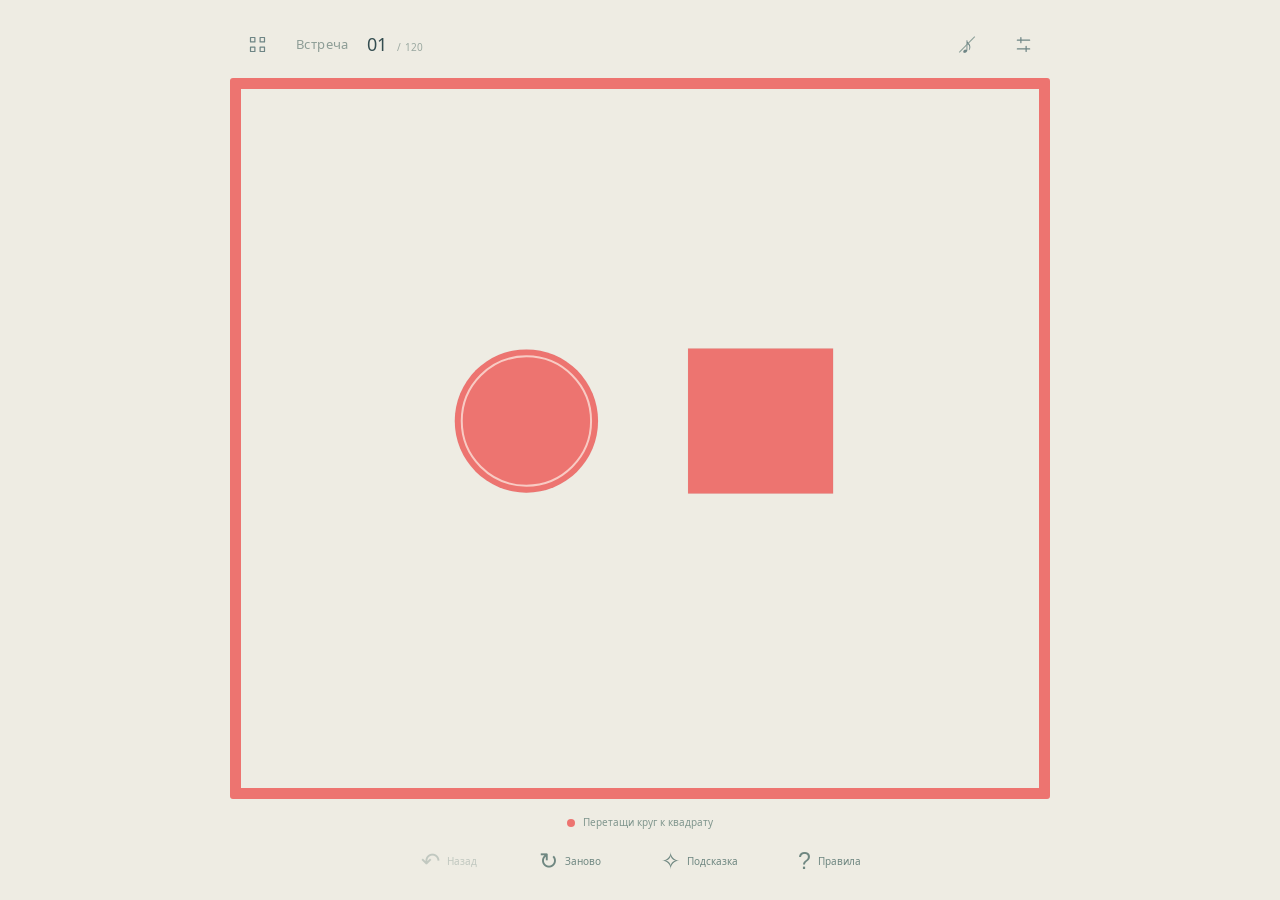
==== commit b7476cb0: "1" ====
--- a/index.html
+++ b/index.html
@@ -1,11 +1,9 @@
-<!doctype html><html lang="ru"><head><meta charset="utf-8"><meta name="viewport" content="width=device-width, initial-scale=1, viewport-fit=cover"><meta name="theme-color" content="#f7f8f4"><meta name="description" content="Тихий цвет — раскраска по номерам. Собственные иллюстрации, мягкие цвета и немного времени для себя. Работает без интернета."><title>Тихий цвет — раскраска по номерам</title><link rel="stylesheet" href="coloring/color.css"><script defer src="coloring/art.js"></script><script defer src="coloring/core.js"></script><script defer src="coloring/app.js"></script></head><body>
-<div id="gallery-view" class="gallery-view"><header class="site-header"><a class="wordmark" href="#" aria-label="Тихий цвет — библиотека"><svg viewBox="0 0 40 40" aria-hidden="true"><g fill="none" stroke="currentColor" stroke-width="1.4"><ellipse cx="20" cy="20" rx="6" ry="17"/><ellipse cx="20" cy="20" rx="6" ry="17" transform="rotate(60 20 20)"/><ellipse cx="20" cy="20" rx="6" ry="17" transform="rotate(120 20 20)"/><circle cx="20" cy="20" r="3"/></g></svg><span>тихий цвет<small>ВРЕМЯ РАСКРАСИТЬ СВОЙ ДЕНЬ</small></span></a><nav class="main-nav" aria-label="Разделы"><button data-tab="library" aria-pressed="true">Библиотека</button><button data-tab="works" aria-pressed="false">Мои работы <span id="work-count"></span></button><button data-tab="daily" aria-pressed="false">Каждый день</button></nav><button class="round-button" id="settings-open" aria-label="Настройки"><span data-icon="settings"></span></button></header>
-<main class="library-main"><section class="welcome" id="welcome"><div class="welcome-copy"><p class="eyebrow">ТВОЯ МАЛЕНЬКАЯ ТВОРЧЕСКАЯ ПАУЗА</p><h1>Немного цвета.<br><em>Немного тишины.</em></h1><p class="welcome-description">Выбери картину и раскрашивай по номерам.<br>Без спешки. В своём ритме.</p></div><div class="daily-card" id="daily-card"><div class="daily-copy"><span class="daily-badge">✦ КАРТИНА ДНЯ</span><h2 id="daily-title"></h2><p id="daily-date"></p><button class="button primary" id="daily-open">Раскрасить <span aria-hidden="true">↗</span></button></div><div class="daily-preview" id="daily-preview" aria-hidden="true"></div></div></section>
-<section class="collection-section" aria-labelledby="collection-title"><div class="collection-heading"><div><p class="eyebrow" id="collection-eyebrow">МИРЫ, В КОТОРЫЕ ПРИЯТНО ПОГРУЗИТЬСЯ</p><h2 id="collection-title">Найди своё настроение</h2></div><span class="collection-count" id="collection-count"></span></div><div class="category-tabs" id="category-tabs" role="group" aria-label="Категории"><button data-category="Все" aria-pressed="true">Все картины</button><button data-category="Природа" aria-pressed="false">Природа</button><button data-category="Цветы" aria-pressed="false">Цветы</button><button data-category="Уют" aria-pressed="false">Уют</button><button data-category="Узоры" aria-pressed="false">Узоры</button><button data-category="Избранное" aria-pressed="false">♡ Избранное</button></div><div class="art-grid" id="art-grid"></div><div class="empty-state" id="empty-state" hidden><span aria-hidden="true">✧</span><h3>Здесь начнётся твоя коллекция</h3><p>Открой картину и добавь первый цвет.<br>Мы сохраним каждый штрих.</p><button class="button primary" id="empty-library">Выбрать картину</button></div></section><footer class="site-footer"><span>СОЗДАНО ДЛЯ СПОКОЙНЫХ МОМЕНТОВ</span><a href="water-sort/">Играть в «Тихую воду» ↗</a></footer></main></div>
-<section class="editor-view" id="editor-view" hidden aria-label="Раскрашивание"><header class="editor-header"><button class="round-button" id="editor-back" aria-label="Вернуться в библиотеку"><span data-icon="back"></span></button><div class="editor-title"><h1 id="art-title"></h1><p><span id="painted-count">0</span> из <span id="region-count">0</span> областей</p></div><div class="editor-progress" id="editor-percent">0%</div><button class="round-button" id="editor-more" aria-label="Действия с картиной"><span data-icon="more"></span></button></header><div class="editor-track" aria-hidden="true"><div id="editor-fill"></div></div><div class="painting-stage" id="painting-stage"><div class="canvas-window" id="canvas-window"><div class="art-surface" id="art-surface"></div></div><div class="zoom-controls" aria-label="Масштаб"><button id="zoom-out" aria-label="Уменьшить">−</button><button id="zoom-reset" aria-label="Показать картину целиком">100%</button><button id="zoom-in" aria-label="Приблизить">+</button></div></div><div class="paint-bottom"><div class="paint-instruction"><p id="paint-instruction" role="status">Выбери цвет и коснись области с тем же номером</p><button id="hint-button" class="hint-button"><span data-icon="hint"></span> Подсказка</button></div><div class="palette" id="palette" aria-label="Палитра цветов"></div><p class="gesture-note">Два пальца — приблизить · один — передвинуть</p></div></section>
-<dialog id="settings-dialog" class="sheet"><button class="round-button dialog-close" data-close aria-label="Закрыть"><span data-icon="close"></span></button><p class="eyebrow">УСТРОЙСЯ ПОУДОБНЕЕ</p><h2>Твоё пространство</h2><label class="setting-row">Оформление<select id="theme-select"><option value="system">Как на устройстве</option><option value="light">Светлое</option><option value="dark">Тёмное</option></select></label><p class="setting-note">Рисунки и прогресс сохраняются в этом браузере. После первой загрузки можно раскрашивать без интернета.</p><button class="button secondary" id="how-open">Как раскрашивать</button><button class="button secondary" id="app-update" hidden>Установить новую версию</button><a class="text-link" href="water-sort/">Перейти к игре «Тихая вода» ↗</a></dialog>
-<dialog id="help-dialog" class="sheet"><button class="round-button dialog-close" data-close aria-label="Закрыть"><span data-icon="close"></span></button><p class="eyebrow">ВСЁ ПРОСТО</p><h2>Цвет за цветом</h2><ol class="help-steps"><li>Выбери номер на палитре. Подходящие области будут подсвечены.</li><li>Коснись области с этим номером, чтобы добавить цвет.</li><li>Приближай двумя пальцами и двигай картину одним.</li><li>Если область потерялась, подсказка покажет её.</li></ol><button class="button primary" data-close>Попробовать</button></dialog>
-<dialog id="art-actions" class="sheet"><button class="round-button dialog-close" data-close aria-label="Закрыть"><span data-icon="close"></span></button><p class="eyebrow">ТВОЯ КАРТИНА</p><h2 id="actions-title"></h2><button class="button secondary" id="export-button">Сохранить рисунок PNG</button><button class="button secondary" id="reset-open">Начать заново</button><button class="button secondary" data-close>Продолжить раскрашивать</button></dialog>
-<dialog id="reset-dialog" class="sheet"><p class="eyebrow">НОВЫЙ ЧИСТЫЙ ЛИСТ</p><h2>Раскрасить заново?</h2><p class="setting-note">Текущий прогресс этой картины будет удалён.</p><button class="button primary" id="reset-confirm">Начать с чистого листа</button><button class="button secondary" data-close>Продолжить текущую</button></dialog>
-<dialog id="complete-dialog" class="sheet complete-sheet"><div class="complete-art" id="complete-art" aria-hidden="true"></div><p class="eyebrow">КАЖДЫЙ ЦВЕТ НА СВОЁМ МЕСТЕ</p><h2>Это сделано тобой.</h2><p id="complete-caption"></p><button class="button primary" id="complete-export">Сохранить рисунок</button><button class="button secondary" id="complete-gallery">Выбрать новую картину →</button><button class="text-button" data-close>Ещё немного полюбоваться</button></dialog><div class="toast" id="toast" role="status" hidden></div>
+<!doctype html><html lang="ru"><head><meta charset="utf-8"><meta name="viewport" content="width=device-width, initial-scale=1, viewport-fit=cover"><meta name="theme-color" content="#eeece3"><meta name="description" content="Цветовой дзен — медитативная головоломка с механикой Color Zen. Соединяй цвета, раскрывай вложенные фигуры и заполни поле цветом рамки."><title>Цветовой дзен — цвет и форма</title><link rel="stylesheet" href="zen/zen.css"><script defer src="zen/core.js"></script><script defer src="zen/levels.js"></script><script defer src="zen/audio.js"></script><script defer src="zen/app.js"></script></head><body>
+<main class="zen-app"><header class="zen-header"><button class="icon-button" id="levels-open" aria-label="Выбрать уровень"><svg viewBox="0 0 24 24" aria-hidden="true"><path d="M4 4h5v5H4zM15 4h5v5h-5zM4 15h5v5H4zM15 15h5v5h-5z"/></svg></button><div class="level-heading"><span id="chapter-name">Встреча</span><button id="level-heading" aria-label="Текущий уровень, открыть выбор">01 <span>/ 120</span></button></div><button class="icon-button sound-button" id="sound-toggle" aria-label="Включить музыку" aria-pressed="false">♪</button><button class="icon-button" id="settings-open" aria-label="Настройки"><svg viewBox="0 0 24 24" aria-hidden="true"><path d="M5 7h14M5 17h14M9 4v6M15 14v6"/></svg></button></header>
+<section class="board-host" id="board-host" aria-label="Игровое поле"><div class="wash-layer" id="wash-layer" aria-hidden="true"></div><svg class="game-svg" id="game-svg" viewBox="0 0 600 800" aria-label="Фигуры головоломки"><g id="mirror-guide" aria-hidden="true"></g><g id="pieces"></g><g id="hint-layer" aria-hidden="true"></g></svg><div class="win-overlay" id="win-overlay" hidden><span class="win-flower" aria-hidden="true">✳</span><p>ВСЁ НА СВОЁМ МЕСТЕ</p><h1>Цвет обрёл тишину.</h1><button class="next-button" id="next-level">Дальше <span>→</span></button><button class="win-repeat" id="win-repeat">Ещё раз</button></div></section>
+<footer class="zen-footer"><div class="level-caption"><span class="goal-dot" id="goal-dot" aria-hidden="true"></span><p id="instruction" role="status">Последний цвет — цвет рамки</p></div><div class="play-controls"><button id="undo" aria-label="Отменить ход"><span aria-hidden="true">↶</span><small>Назад</small></button><button id="restart"><span aria-hidden="true">↻</span><small>Заново</small></button><button id="hint"><span aria-hidden="true">✧</span><small>Подсказка</small></button><button id="help-open" aria-label="Правила"><span aria-hidden="true">?</span><small>Правила</small></button></div></footer></main>
+<dialog id="levels-dialog" class="sheet levels-sheet"><button class="close-button" data-close aria-label="Закрыть">×</button><p class="eyebrow">МАЛЕНЬКИЕ ОТКРЫТИЯ</p><h2>Цвет и форма</h2><nav class="chapter-tabs" id="chapter-tabs" aria-label="Главы"></nav><p class="chapter-description" id="chapter-description"></p><div class="level-grid" id="level-grid"></div></dialog>
+<dialog id="settings-dialog" class="sheet"><button class="close-button" data-close aria-label="Закрыть">×</button><p class="eyebrow">ТВОЙ РИТМ</p><h2>Цветовой дзен</h2><label class="setting-line"><span>Музыка и звуки</span><button id="music-setting" class="switch" aria-pressed="false">Выключены</button></label><p class="setting-description">Мягкий синтезированный фон и звуки соединений. Музыка создаётся на устройстве.</p><label class="setting-line" for="volume"><span>Громкость</span><input type="range" id="volume" min="0" max="100" value="35"></label><button class="settings-update" id="app-update" hidden>Доступна новая версия · обновить игру</button><p class="setting-description">Прогресс сохраняется в этом браузере. После первой загрузки игра работает без сети.</p><div class="other-games"><a href="coloring/">Раскраска «Тихий цвет» ↗</a><a href="water-sort/">Головоломка «Тихая вода» ↗</a></div><a class="reference-link" href="https://www.nintendo.com/us/store/products/color-zen-switch/" target="_blank" rel="noopener">Вдохновлено Color Zen · собственные уровни и звук</a></dialog>
+<dialog id="help-dialog" class="sheet"><button class="close-button" data-close aria-label="Закрыть">×</button><p class="eyebrow">БЕЗ ОЧКОВ. БЕЗ СПЕШКИ.</p><h2>Оставь один цвет.</h2><div class="help-row"><span class="help-symbol" style="--c:#ed7470">●</span><p>Перетащи подвижную фигуру к фигуре того же цвета. Цвет разольётся по полю и поглотит открытые фигуры этого цвета.</p></div><div class="help-row"><span class="help-symbol" style="--c:#fffdf3">●</span><p>Белая подходит к любому цвету. Чёрная поглощает пару, оставляя фон прежним.</p></div><div class="help-row"><span class="help-symbol nested-symbol">◉</span><p>Вложенные фигуры защищены внешними. Сначала убери оболочку.</p></div><div class="help-row"><span class="help-symbol">◌</span><p>Двойное касание пунктирной фигуры включает защиту от заливки. На клавиатуре — S.</p></div><p class="help-goal">Убери все фигуры и закончи цветом рамки. Можно также выбрать фигуру и коснуться её пары. Отменяй и пробуй снова — сколько захочешь.</p><button class="primary-button" data-close>Понятно</button></dialog>
+<div class="toast" id="toast" role="status" hidden></div>
 </body></html>
--- a/zen/zen.css
+++ b/zen/zen.css
@@ -0,0 +1,6 @@
+@font-face{font-family:ZenSans;src:url('../fonts/NotoSans-Regular.ttf')}@font-face{font-family:ZenSans;src:url('../fonts/NotoSans-Bold.ttf');font-weight:700}@font-face{font-family:ZenSerif;src:url('../fonts/NotoSerif-Regular.ttf')}
+:root{font-family:ZenSans,Arial,sans-serif;background:#eeece3;color:#344d50;--paper:#eeece3;--ink:#344d50;--goal:#ed7470}*{box-sizing:border-box}body{margin:0}button,a{-webkit-tap-highlight-color:transparent;touch-action:manipulation}button{font:inherit;cursor:pointer;user-select:none;-webkit-user-select:none}button:focus-visible,a:focus-visible,input:focus-visible{outline:3px solid #496f78;outline-offset:4px}[hidden]{display:none!important}.zen-app{height:100dvh;min-height:360px;max-width:1600px;margin:auto;display:flex;flex-direction:column;padding:max(12px,env(safe-area-inset-top)) max(20px,env(safe-area-inset-right)) max(12px,env(safe-area-inset-bottom)) max(20px,env(safe-area-inset-left));gap:10px}.zen-header{display:flex;align-items:center;gap:12px;flex:none;height:48px}.icon-button{width:44px;height:44px;flex:none;display:grid;place-items:center;border:0;border-radius:50%;background:transparent;color:#6e8585}.icon-button svg{width:21px;height:21px;stroke:currentColor;fill:none;stroke-width:1.4;stroke-linecap:round;stroke-linejoin:round}.icon-button:active{background:#dde3dc}.level-heading{flex:1;display:flex;align-items:center;gap:18px;padding-left:5px}.level-heading>span{font-size:13px;letter-spacing:.03em;color:#8d9d96}.level-heading button{padding:5px 0;border:0;background:none;color:var(--ink);font-size:18px;letter-spacing:.01em}.level-heading button span{font-size:10px;color:#9aa8a0;margin-left:5px}.sound-button{font-size:23px;position:relative}.sound-button[aria-pressed=false]:after{content:'';width:22px;height:1px;background:#879c96;position:absolute;transform:rotate(-45deg)}.board-host{flex:1;min-height:0;position:relative;overflow:hidden;border:11px solid var(--goal);border-radius:3px;background:var(--paper);isolation:isolate;touch-action:none;transition:border-color .25s ease}.game-svg{position:relative;width:100%;height:100%;z-index:1;display:block;touch-action:none;user-select:none;-webkit-user-select:none;overflow:hidden}.wash-layer{position:absolute;inset:0;z-index:0;overflow:hidden;pointer-events:none}.flood-wave{position:absolute;border-radius:50%;transform:scale(0);will-change:transform}.piece{outline:none;cursor:default}.piece.movable{cursor:grab}.piece.dragging{cursor:grabbing}.piece-body{stroke-width:1;stroke:#30495508}.piece-ring{fill:none;stroke:#fffaf1;stroke-width:2;opacity:.65;vector-effect:non-scaling-stroke}.piece.movable .piece-ring{animation:breathe 3.6s ease-in-out infinite}.piece.selected .piece-ring{stroke-width:3;opacity:.95;animation:none}.piece.locked .piece-ring{display:none}.piece.can-shield .shield-ring{fill:none;stroke:#314f5370;stroke-width:1.5;stroke-dasharray:2 6;vector-effect:non-scaling-stroke}.piece.shielded .shield-ring{stroke:#ffffff;stroke-width:3;stroke-dasharray:none}.piece.shielded .piece-body{stroke:#31535b45;stroke-width:2}.piece.focus-ring .piece-ring,.piece:focus-visible .piece-ring{stroke:#344f5a;stroke-width:3;opacity:1;animation:none}.piece.dissolving{opacity:0;transition:opacity .22s ease}.mirror-line{stroke:#8caaa8;stroke-width:1;stroke-dasharray:2 9;opacity:.32;vector-effect:non-scaling-stroke}.hint-halo{fill:none;stroke:#355d66;stroke-width:2;stroke-dasharray:5 7;vector-effect:non-scaling-stroke}.hint-arrow{fill:none;stroke:#355d66;stroke-width:2;stroke-linecap:round;stroke-dasharray:4 8;opacity:.75;vector-effect:non-scaling-stroke}.zen-footer{flex:none;max-width:760px;width:100%;align-self:center;padding:0 4px}.level-caption{display:flex;align-items:center;justify-content:center;gap:8px;min-height:27px}.goal-dot{height:8px;width:8px;border-radius:50%;background:var(--goal);flex:none}.level-caption p{font-size:10px;line-height:1.5;color:#80968e;margin:0;text-align:center}.play-controls{display:flex;justify-content:center;gap:25px;margin-top:4px}.play-controls button{display:flex;align-items:center;justify-content:center;gap:7px;min-height:42px;min-width:80px;padding:5px 10px;background:transparent;border:0;color:#6f8781;border-radius:20px}.play-controls button span{font-family:Arial,sans-serif;font-size:23px}.play-controls button small{font-size:10px;font-weight:400}.play-controls button:disabled{opacity:.35;cursor:default}.play-controls button:active:not(:disabled){background:#dde3dc}.win-overlay{position:absolute;z-index:3;inset:0;display:flex;align-items:center;justify-content:center;flex-direction:column;color:var(--win-ink,#fffdf4);background:transparent;animation:arrive .4s ease-out}.win-flower{font-size:50px;line-height:1}.win-overlay>p{font-size:9px;letter-spacing:.18em;margin:22px 0 10px}.win-overlay h1{font:400 clamp(28px,4vw,45px) ZenSerif,Georgia,serif;letter-spacing:-.04em;margin:0 20px 27px;text-align:center}.next-button{display:flex;justify-content:space-between;align-items:center;gap:40px;border:1px solid currentColor;color:inherit;border-radius:30px;background:#ffffff12;padding:14px 24px;min-width:175px;font-size:12px;min-height:48px}.win-repeat{font-size:11px;color:inherit;border:0;background:none;min-height:44px;margin-top:8px;opacity:.7}.sheet{position:fixed;inset:0;margin:auto;max-width:440px;width:calc(100% - 32px);max-height:calc(100dvh - 32px);overflow:auto;overscroll-behavior:contain;border:1px solid #dbe2d7;border-radius:21px;background:#f5f5ed;color:var(--ink);padding:38px 30px 28px;box-shadow:0 24px 95px #21393d25}.sheet::backdrop{background:#263f48a6;backdrop-filter:blur(4px)}.sheet h2{font:400 31px/1.2 ZenSerif,Georgia,serif;letter-spacing:-.04em;margin:8px 0 22px}.close-button{position:absolute;top:14px;right:14px;width:40px;height:40px;font-size:25px;line-height:1;color:#879a94;background:transparent;border:0;border-radius:50%}.eyebrow{font-size:8px;line-height:1.7;letter-spacing:.16em;color:#879b93;margin:0}.levels-sheet{max-width:740px}.chapter-tabs{display:flex;gap:7px;overflow:auto;padding:4px 0 9px;margin-bottom:5px;scrollbar-width:none}.chapter-tabs button{border:1px solid #dce3d7;background:transparent;border-radius:20px;padding:8px 13px;white-space:nowrap;font-size:11px;color:#8c9e94;min-height:38px}.chapter-tabs button[aria-pressed=true]{background:#dfe9dc;color:#547261;border-color:#cadbc8}.chapter-description{font-size:11px;color:#84998d;line-height:1.7;margin:12px 0 20px}.level-grid{display:grid;grid-template-columns:repeat(5,1fr);gap:12px}.level-card{border:1px solid #e0e7dc;border-radius:11px;background:#efefe6;color:#668078;min-height:84px;position:relative;padding:5px;overflow:hidden}.level-card svg{width:100%;height:64px;pointer-events:none}.level-card span{display:block;font-size:10px;padding:4px 0}.level-card.complete:after{content:'✓';position:absolute;top:5px;right:6px;color:#62816b;font-size:11px}.level-card.current{border-color:#7e9b88;box-shadow:0 0 0 1px #7e9b8860}.setting-line{display:flex;justify-content:space-between;align-items:center;gap:16px;margin-top:22px;font-size:12px}.switch{background:#e5ebdf;border:1px solid #d5dfce;border-radius:20px;padding:9px 14px;min-height:44px;color:#72896e;font-size:11px}.switch[aria-pressed=true]{background:#668c7e;color:#fff}.setting-line input{accent-color:#779c8b;width:135px;min-height:44px}.setting-description{font-size:11px;line-height:1.8;color:#8c9d92}.other-games{display:flex;flex-direction:column;gap:15px;border-top:1px solid #dce4d7;margin:24px 0 20px;padding-top:22px}.other-games a{color:#708b7c;text-decoration:none;font-size:11px}.reference-link{font-size:8px;color:#99a69c;text-decoration:none;line-height:1.7}.settings-update,.primary-button{display:block;width:100%;min-height:46px;border:0;border-radius:11px;background:#6d8f80;color:white;padding:12px 16px;font-size:11px;margin-top:20px}.help-row{display:flex;gap:16px;align-items:center;margin:22px 0}.help-symbol{display:block;width:36px;text-align:center;flex:none;font-size:36px;line-height:1;color:var(--c,#63877a);text-shadow:0 0 1px #637f77}.help-row p,.help-goal{font-size:12px;line-height:1.8;color:#84988c;margin:0}.help-goal{margin-top:28px}.toast{position:fixed;z-index:10;left:50%;bottom:110px;transform:translateX(-50%);max-width:calc(100% - 32px);padding:11px 18px;background:#29464ce8;color:#f5f6e9;border-radius:22px;font-size:11px;line-height:1.7;text-align:center;pointer-events:none}.sound-button[aria-pressed=true]{color:#4f8070}@keyframes breathe{0%,100%{opacity:.42}50%{opacity:.82}}@keyframes arrive{from{opacity:0;transform:translateY(7px)}to{opacity:1;transform:translateY(0)}}
+@media(min-width:1000px){.zen-app{max-width:1100px;padding-top:20px;padding-bottom:18px}.board-host{max-width:820px;width:100%;align-self:center}.zen-header{padding:0 125px}.play-controls{gap:40px}}
+@media(max-width:600px){.zen-app{padding:max(8px,env(safe-area-inset-top)) max(10px,env(safe-area-inset-right)) max(8px,env(safe-area-inset-bottom)) max(10px,env(safe-area-inset-left));gap:7px}.zen-header{height:44px;gap:5px}.level-heading{gap:12px;padding-left:4px}.level-heading>span{font-size:11px}.level-heading button{font-size:16px}.level-heading button span{font-size:8px;margin-left:3px}.board-host{border-width:9px}.play-controls{gap:7px;justify-content:space-between;margin-top:2px}.play-controls button{min-width:60px;min-height:44px;padding:5px 8px;gap:6px}.play-controls button small{font-size:9px}.play-controls button span{font-size:21px}.level-caption{min-height:28px;gap:7px}.level-caption p{font-size:9px;max-width:92%}.sheet{inset:auto 0 0;width:100%;max-width:600px;max-height:calc(100dvh - 20px);border-radius:24px 24px 0 0;padding:34px 24px max(24px,env(safe-area-inset-bottom))}.sheet:before{content:'';position:absolute;left:calc(50% - 18px);top:10px;width:36px;height:4px;background:#d6dfcf;border-radius:3px}.level-grid{grid-template-columns:repeat(4,1fr);gap:9px}.level-card{min-height:82px}.level-card svg{height:58px}.chapter-tabs{margin-right:-24px;padding-right:24px}.win-overlay h1{font-size:31px}.win-flower{font-size:43px}.toast{bottom:100px}}
+@media(orientation:landscape) and (max-height:500px){.zen-app{min-height:280px;gap:4px;padding-top:5px;padding-bottom:5px}.zen-header{height:35px}.level-caption{display:none}.play-controls{margin:0;gap:22px;justify-content:center}.play-controls button{min-height:34px}.board-host{border-width:7px}.sheet{max-height:calc(100dvh - 10px)}.win-overlay h1{font-size:25px;margin-bottom:14px}.win-flower{font-size:30px}.win-overlay>p{margin:13px 0 8px}.win-repeat{margin:0}.next-button{min-height:40px;padding:10px 20px}}
+@media(prefers-reduced-motion:reduce){*,*::before,*::after{animation:none!important;transition:none!important;scroll-behavior:auto!important}}
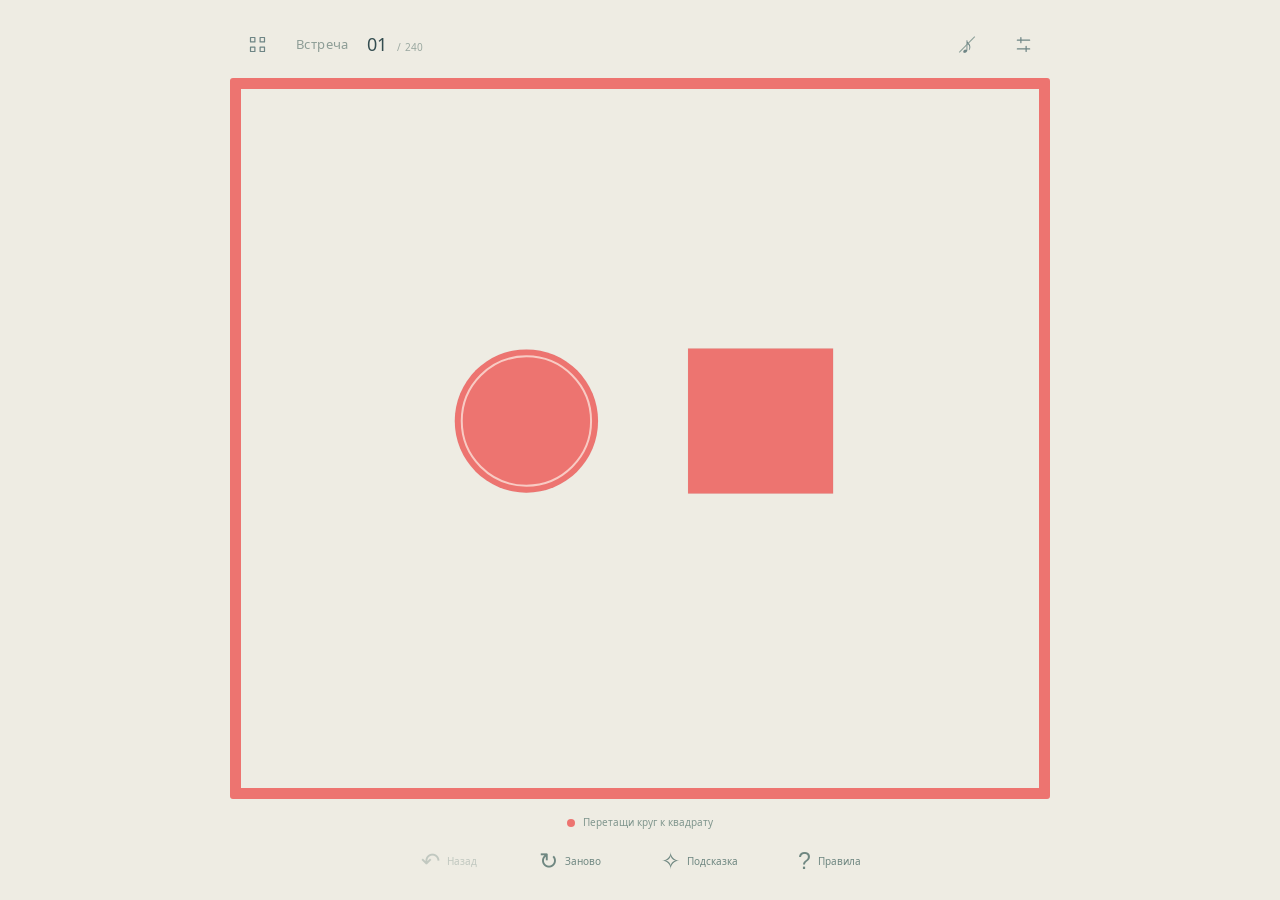
==== commit 4f50dcf9: "1" ====
--- a/index.html
+++ b/index.html
@@ -1,6 +1,6 @@
-<!doctype html><html lang="ru"><head><meta charset="utf-8"><meta name="viewport" content="width=device-width, initial-scale=1, viewport-fit=cover"><meta name="theme-color" content="#eeece3"><meta name="description" content="Цветовой дзен — медитативная головоломка с механикой Color Zen. Соединяй цвета, раскрывай вложенные фигуры и заполни поле цветом рамки."><title>Цветовой дзен — цвет и форма</title><link rel="stylesheet" href="zen/zen.css"><script defer src="zen/core.js"></script><script defer src="zen/levels.js"></script><script defer src="zen/audio.js"></script><script defer src="zen/app.js"></script></head><body>
-<main class="zen-app"><header class="zen-header"><button class="icon-button" id="levels-open" aria-label="Выбрать уровень"><svg viewBox="0 0 24 24" aria-hidden="true"><path d="M4 4h5v5H4zM15 4h5v5h-5zM4 15h5v5H4zM15 15h5v5h-5z"/></svg></button><div class="level-heading"><span id="chapter-name">Встреча</span><button id="level-heading" aria-label="Текущий уровень, открыть выбор">01 <span>/ 120</span></button></div><button class="icon-button sound-button" id="sound-toggle" aria-label="Включить музыку" aria-pressed="false">♪</button><button class="icon-button" id="settings-open" aria-label="Настройки"><svg viewBox="0 0 24 24" aria-hidden="true"><path d="M5 7h14M5 17h14M9 4v6M15 14v6"/></svg></button></header>
-<section class="board-host" id="board-host" aria-label="Игровое поле"><div class="wash-layer" id="wash-layer" aria-hidden="true"></div><svg class="game-svg" id="game-svg" viewBox="0 0 600 800" aria-label="Фигуры головоломки"><g id="mirror-guide" aria-hidden="true"></g><g id="pieces"></g><g id="hint-layer" aria-hidden="true"></g></svg><div class="win-overlay" id="win-overlay" hidden><span class="win-flower" aria-hidden="true">✳</span><p>ВСЁ НА СВОЁМ МЕСТЕ</p><h1>Цвет обрёл тишину.</h1><button class="next-button" id="next-level">Дальше <span>→</span></button><button class="win-repeat" id="win-repeat">Ещё раз</button></div></section>
+<!doctype html><html lang="ru"><head><meta charset="utf-8"><meta name="viewport" content="width=device-width, initial-scale=1, viewport-fit=cover"><meta name="theme-color" content="#eeece3"><meta name="description" content="Цветовой дзен — медитативная головоломка с механикой Color Zen. Соединяй цвета, раскрывай вложенные фигуры и заполни поле цветом рамки."><title>Цветовой дзен — цвет и форма</title><link rel="stylesheet" href="zen/zen.css"><script defer src="zen/core.js"></script><script defer src="zen/patterns.js"></script><script defer src="zen/levels.js"></script><script defer src="zen/audio.js"></script><script defer src="zen/app.js"></script></head><body>
+<main class="zen-app"><header class="zen-header"><button class="icon-button" id="levels-open" aria-label="Выбрать уровень"><svg viewBox="0 0 24 24" aria-hidden="true"><path d="M4 4h5v5H4zM15 4h5v5h-5zM4 15h5v5H4zM15 15h5v5h-5z"/></svg></button><div class="level-heading"><span id="chapter-name">Встреча</span><button id="level-heading" aria-label="Текущий уровень, открыть выбор">01 <span>/ 240</span></button></div><button class="icon-button sound-button" id="sound-toggle" aria-label="Включить музыку" aria-pressed="false">♪</button><button class="icon-button" id="settings-open" aria-label="Настройки"><svg viewBox="0 0 24 24" aria-hidden="true"><path d="M5 7h14M5 17h14M9 4v6M15 14v6"/></svg></button></header>
+<section class="board-host" id="board-host" aria-label="Игровое поле"><div class="wash-layer" id="wash-layer" aria-hidden="true"></div><svg class="game-svg" id="game-svg" viewBox="0 0 600 800" aria-label="Фигуры головоломки"><g id="mirror-guide" aria-hidden="true"></g><g id="math-guide" aria-hidden="true"></g><g id="pieces"></g><g id="hint-layer" aria-hidden="true"></g></svg><div id="pattern-caption" class="pattern-caption" hidden><span id="pattern-name"></span><small>МАТЕМАТИЧЕСКИЕ УЗОРЫ</small></div><div class="win-overlay" id="win-overlay" hidden><span class="win-flower" aria-hidden="true">✳</span><p>ВСЁ НА СВОЁМ МЕСТЕ</p><h1>Цвет обрёл тишину.</h1><button class="next-button" id="next-level">Дальше <span>→</span></button><button class="win-repeat" id="win-repeat">Ещё раз</button></div></section>
 <footer class="zen-footer"><div class="level-caption"><span class="goal-dot" id="goal-dot" aria-hidden="true"></span><p id="instruction" role="status">Последний цвет — цвет рамки</p></div><div class="play-controls"><button id="undo" aria-label="Отменить ход"><span aria-hidden="true">↶</span><small>Назад</small></button><button id="restart"><span aria-hidden="true">↻</span><small>Заново</small></button><button id="hint"><span aria-hidden="true">✧</span><small>Подсказка</small></button><button id="help-open" aria-label="Правила"><span aria-hidden="true">?</span><small>Правила</small></button></div></footer></main>
 <dialog id="levels-dialog" class="sheet levels-sheet"><button class="close-button" data-close aria-label="Закрыть">×</button><p class="eyebrow">МАЛЕНЬКИЕ ОТКРЫТИЯ</p><h2>Цвет и форма</h2><nav class="chapter-tabs" id="chapter-tabs" aria-label="Главы"></nav><p class="chapter-description" id="chapter-description"></p><div class="level-grid" id="level-grid"></div></dialog>
 <dialog id="settings-dialog" class="sheet"><button class="close-button" data-close aria-label="Закрыть">×</button><p class="eyebrow">ТВОЙ РИТМ</p><h2>Цветовой дзен</h2><label class="setting-line"><span>Музыка и звуки</span><button id="music-setting" class="switch" aria-pressed="false">Выключены</button></label><p class="setting-description">Мягкий синтезированный фон и звуки соединений. Музыка создаётся на устройстве.</p><label class="setting-line" for="volume"><span>Громкость</span><input type="range" id="volume" min="0" max="100" value="35"></label><button class="settings-update" id="app-update" hidden>Доступна новая версия · обновить игру</button><p class="setting-description">Прогресс сохраняется в этом браузере. После первой загрузки игра работает без сети.</p><div class="other-games"><a href="coloring/">Раскраска «Тихий цвет» ↗</a><a href="water-sort/">Головоломка «Тихая вода» ↗</a></div><a class="reference-link" href="https://www.nintendo.com/us/store/products/color-zen-switch/" target="_blank" rel="noopener">Вдохновлено Color Zen · собственные уровни и звук</a></dialog>
--- a/zen/zen.css
+++ b/zen/zen.css
@@ -4,3 +4,5 @@
 @media(max-width:600px){.zen-app{padding:max(8px,env(safe-area-inset-top)) max(10px,env(safe-area-inset-right)) max(8px,env(safe-area-inset-bottom)) max(10px,env(safe-area-inset-left));gap:7px}.zen-header{height:44px;gap:5px}.level-heading{gap:12px;padding-left:4px}.level-heading>span{font-size:11px}.level-heading button{font-size:16px}.level-heading button span{font-size:8px;margin-left:3px}.board-host{border-width:9px}.play-controls{gap:7px;justify-content:space-between;margin-top:2px}.play-controls button{min-width:60px;min-height:44px;padding:5px 8px;gap:6px}.play-controls button small{font-size:9px}.play-controls button span{font-size:21px}.level-caption{min-height:28px;gap:7px}.level-caption p{font-size:9px;max-width:92%}.sheet{inset:auto 0 0;width:100%;max-width:600px;max-height:calc(100dvh - 20px);border-radius:24px 24px 0 0;padding:34px 24px max(24px,env(safe-area-inset-bottom))}.sheet:before{content:'';position:absolute;left:calc(50% - 18px);top:10px;width:36px;height:4px;background:#d6dfcf;border-radius:3px}.level-grid{grid-template-columns:repeat(4,1fr);gap:9px}.level-card{min-height:82px}.level-card svg{height:58px}.chapter-tabs{margin-right:-24px;padding-right:24px}.win-overlay h1{font-size:31px}.win-flower{font-size:43px}.toast{bottom:100px}}
 @media(orientation:landscape) and (max-height:500px){.zen-app{min-height:280px;gap:4px;padding-top:5px;padding-bottom:5px}.zen-header{height:35px}.level-caption{display:none}.play-controls{margin:0;gap:22px;justify-content:center}.play-controls button{min-height:34px}.board-host{border-width:7px}.sheet{max-height:calc(100dvh - 10px)}.win-overlay h1{font-size:25px;margin-bottom:14px}.win-flower{font-size:30px}.win-overlay>p{margin:13px 0 8px}.win-repeat{margin:0}.next-button{min-height:40px;padding:10px 20px}}
 @media(prefers-reduced-motion:reduce){*,*::before,*::after{animation:none!important;transition:none!important;scroll-behavior:auto!important}}
+
+.pattern-caption{position:absolute;z-index:2;left:18px;top:15px;max-width:calc(100% - 36px);pointer-events:none;color:#344d50;background:#eeece3dc;padding:5px 9px;border-radius:4px}.pattern-caption span{display:block;font-size:11px;line-height:1.5}.pattern-caption small{display:block;font-size:6px;letter-spacing:.15em;margin-top:2px;color:#718780}.piece-label{font:14px ZenSans,Arial,sans-serif;pointer-events:none}.math-line{fill:none;stroke:#587a7e;stroke-width:2;stroke-linecap:round;stroke-linejoin:round;opacity:.32;pointer-events:none}.pattern-card-name{display:block;font-size:8px;line-height:1.4;font-weight:400;padding:3px 3px 5px;overflow-wrap:anywhere}.level-card:has(.pattern-card-name){min-height:115px}@media(max-width:600px){.pattern-caption{left:10px;top:9px;padding:4px 7px}.pattern-caption span{font-size:10px}.pattern-caption small{font-size:5px}.pattern-card-name{font-size:7px}.level-card:has(.pattern-card-name){min-height:105px}}
